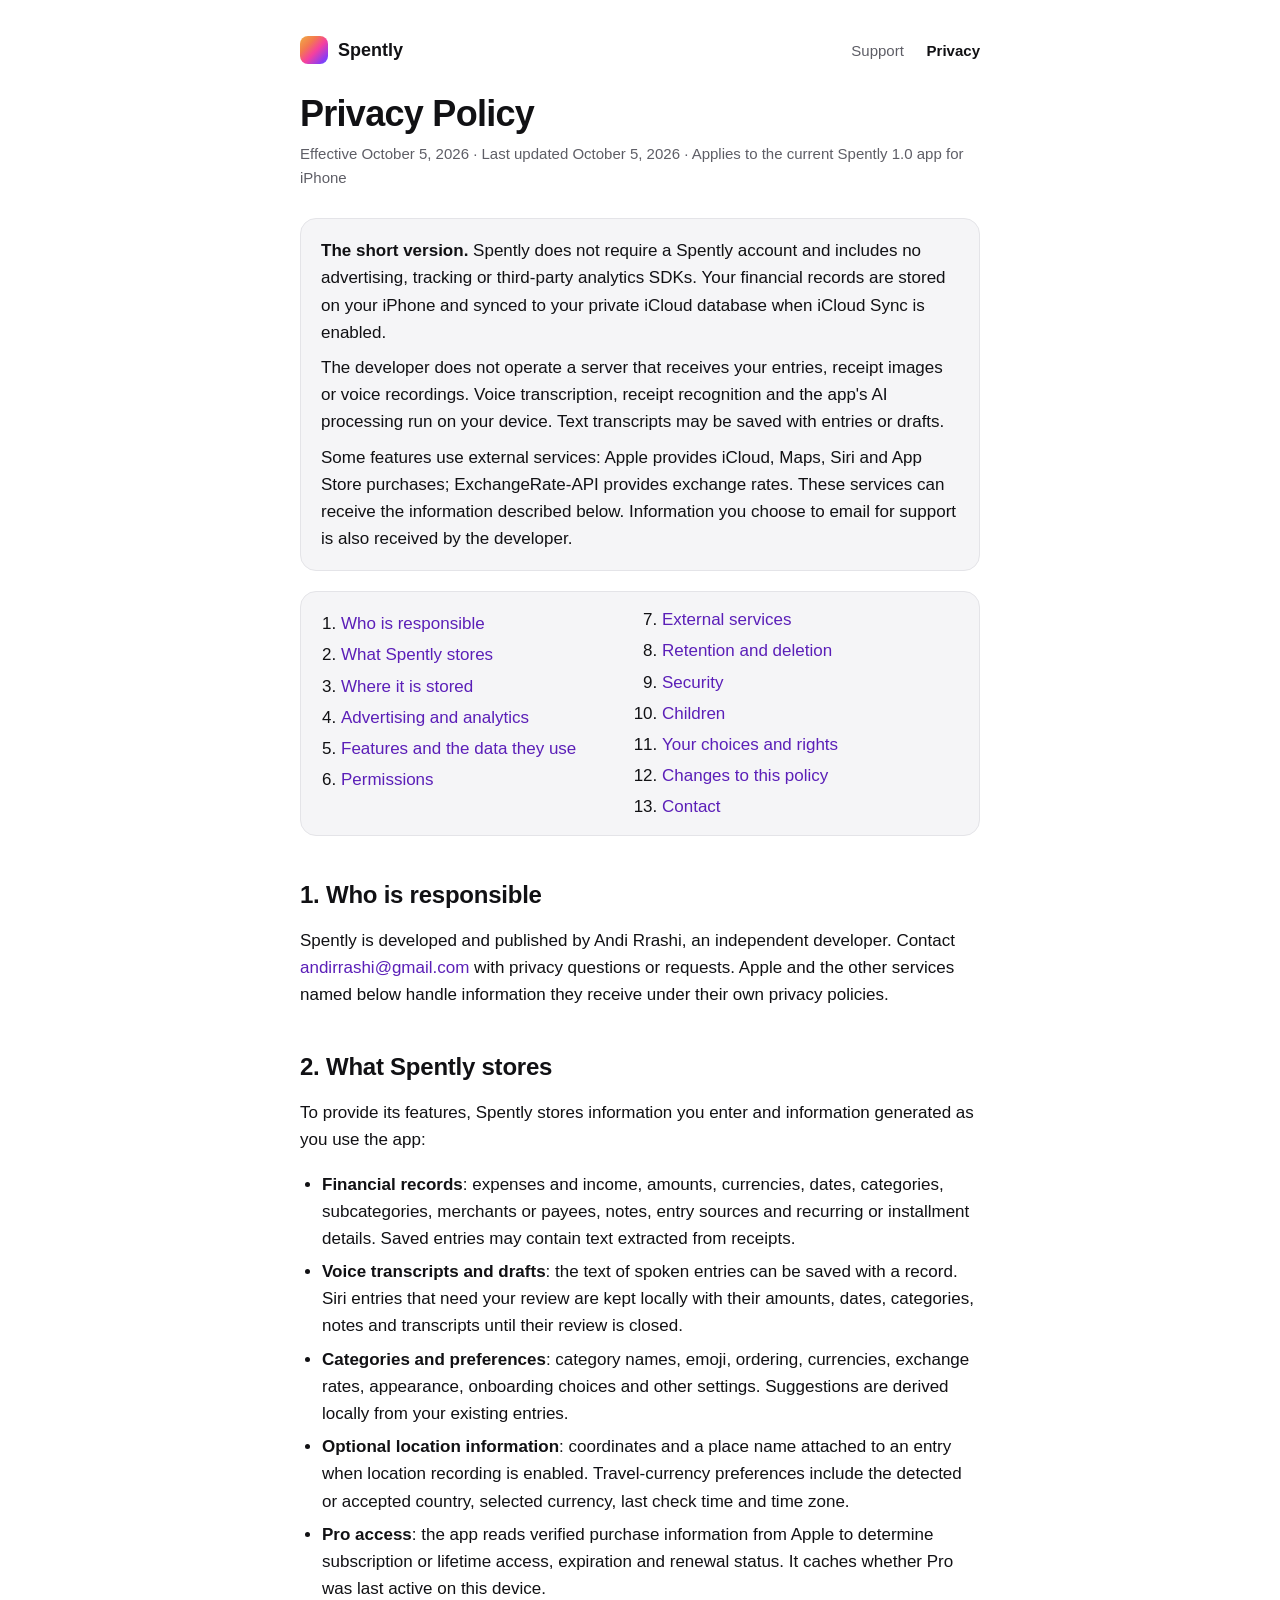
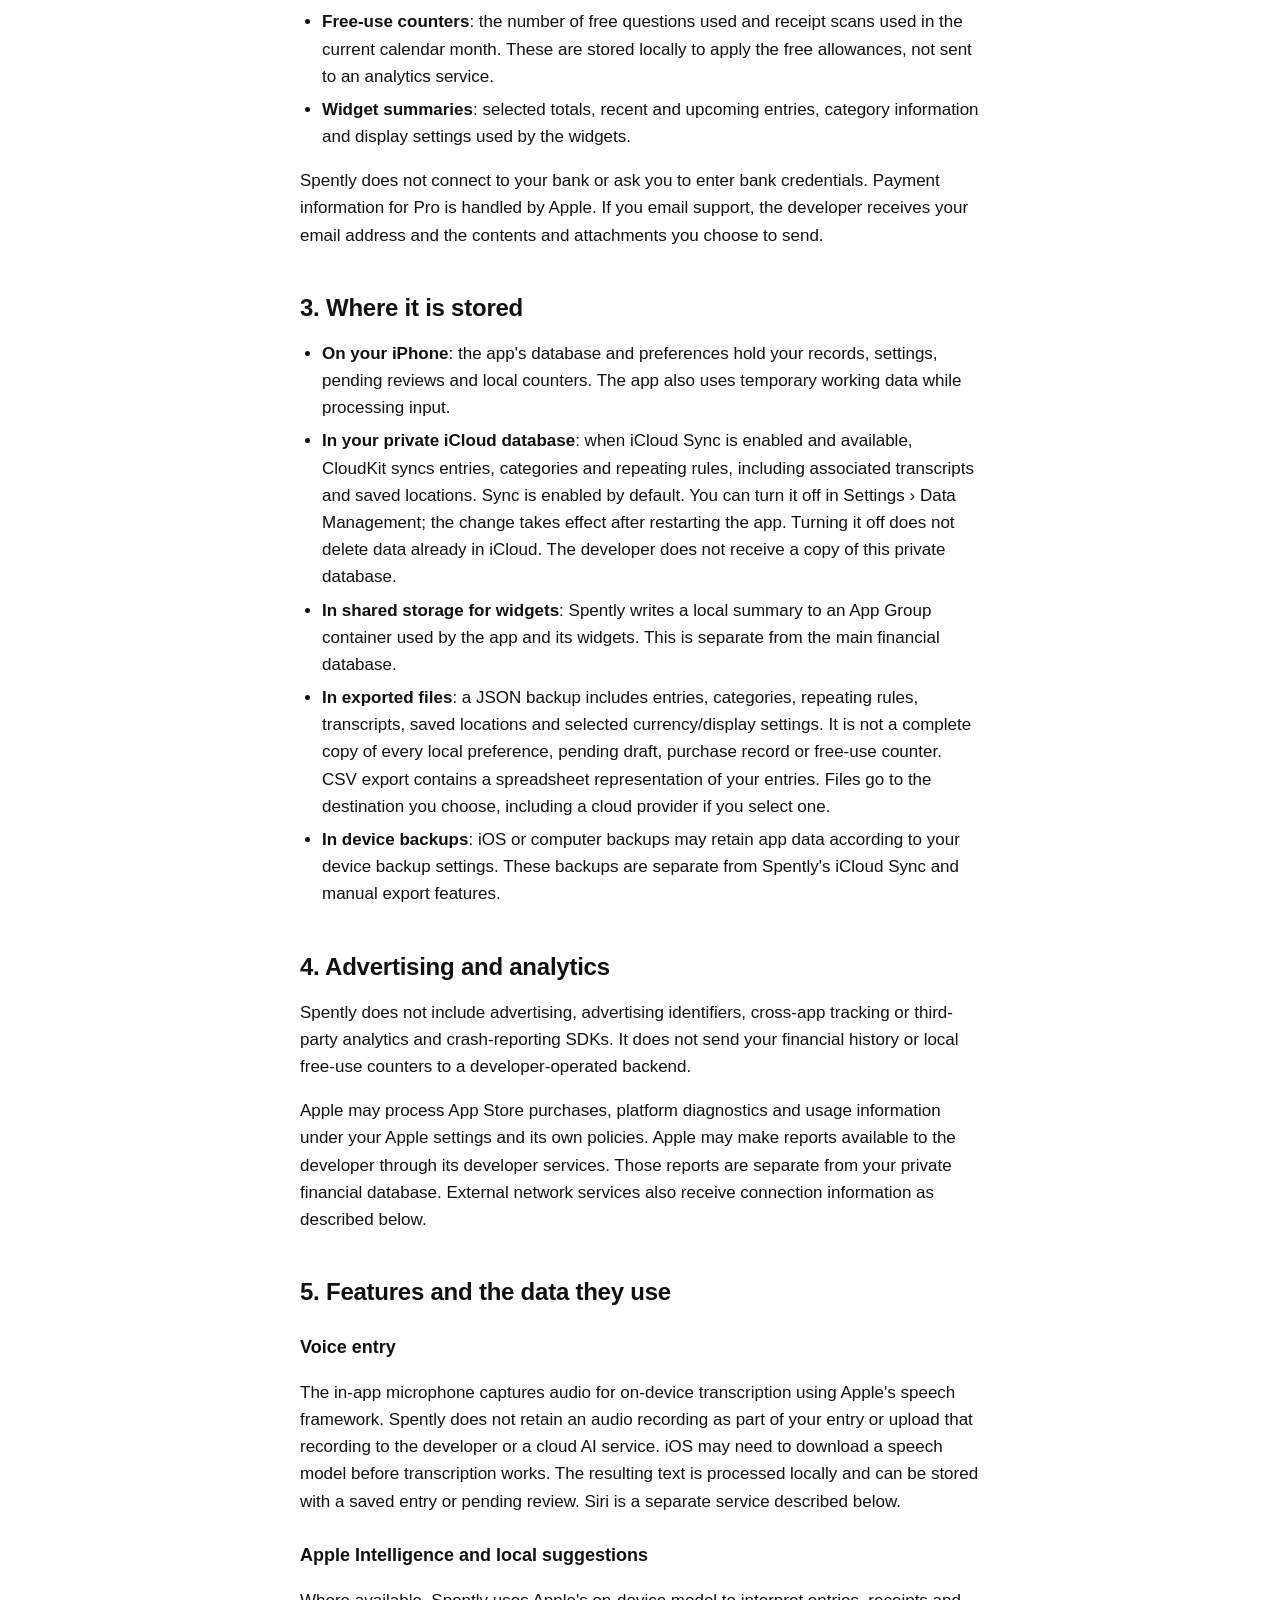
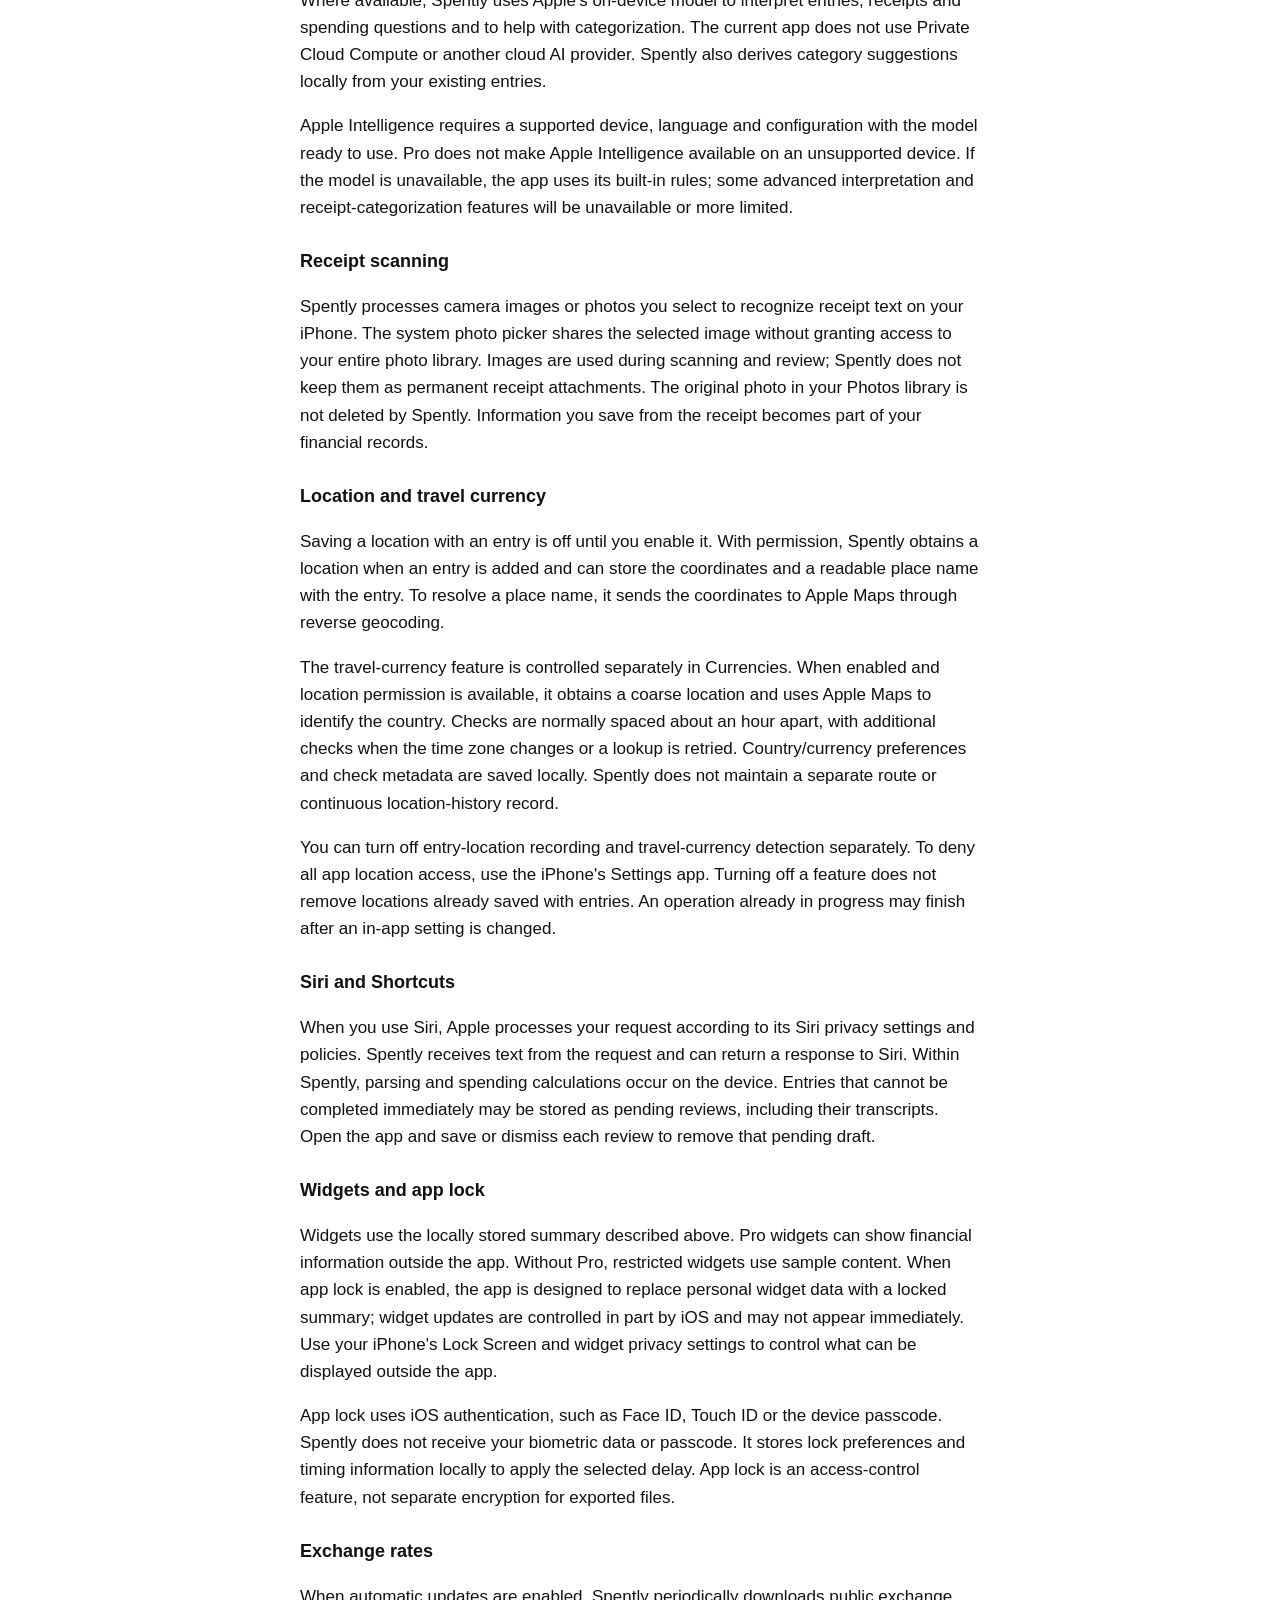
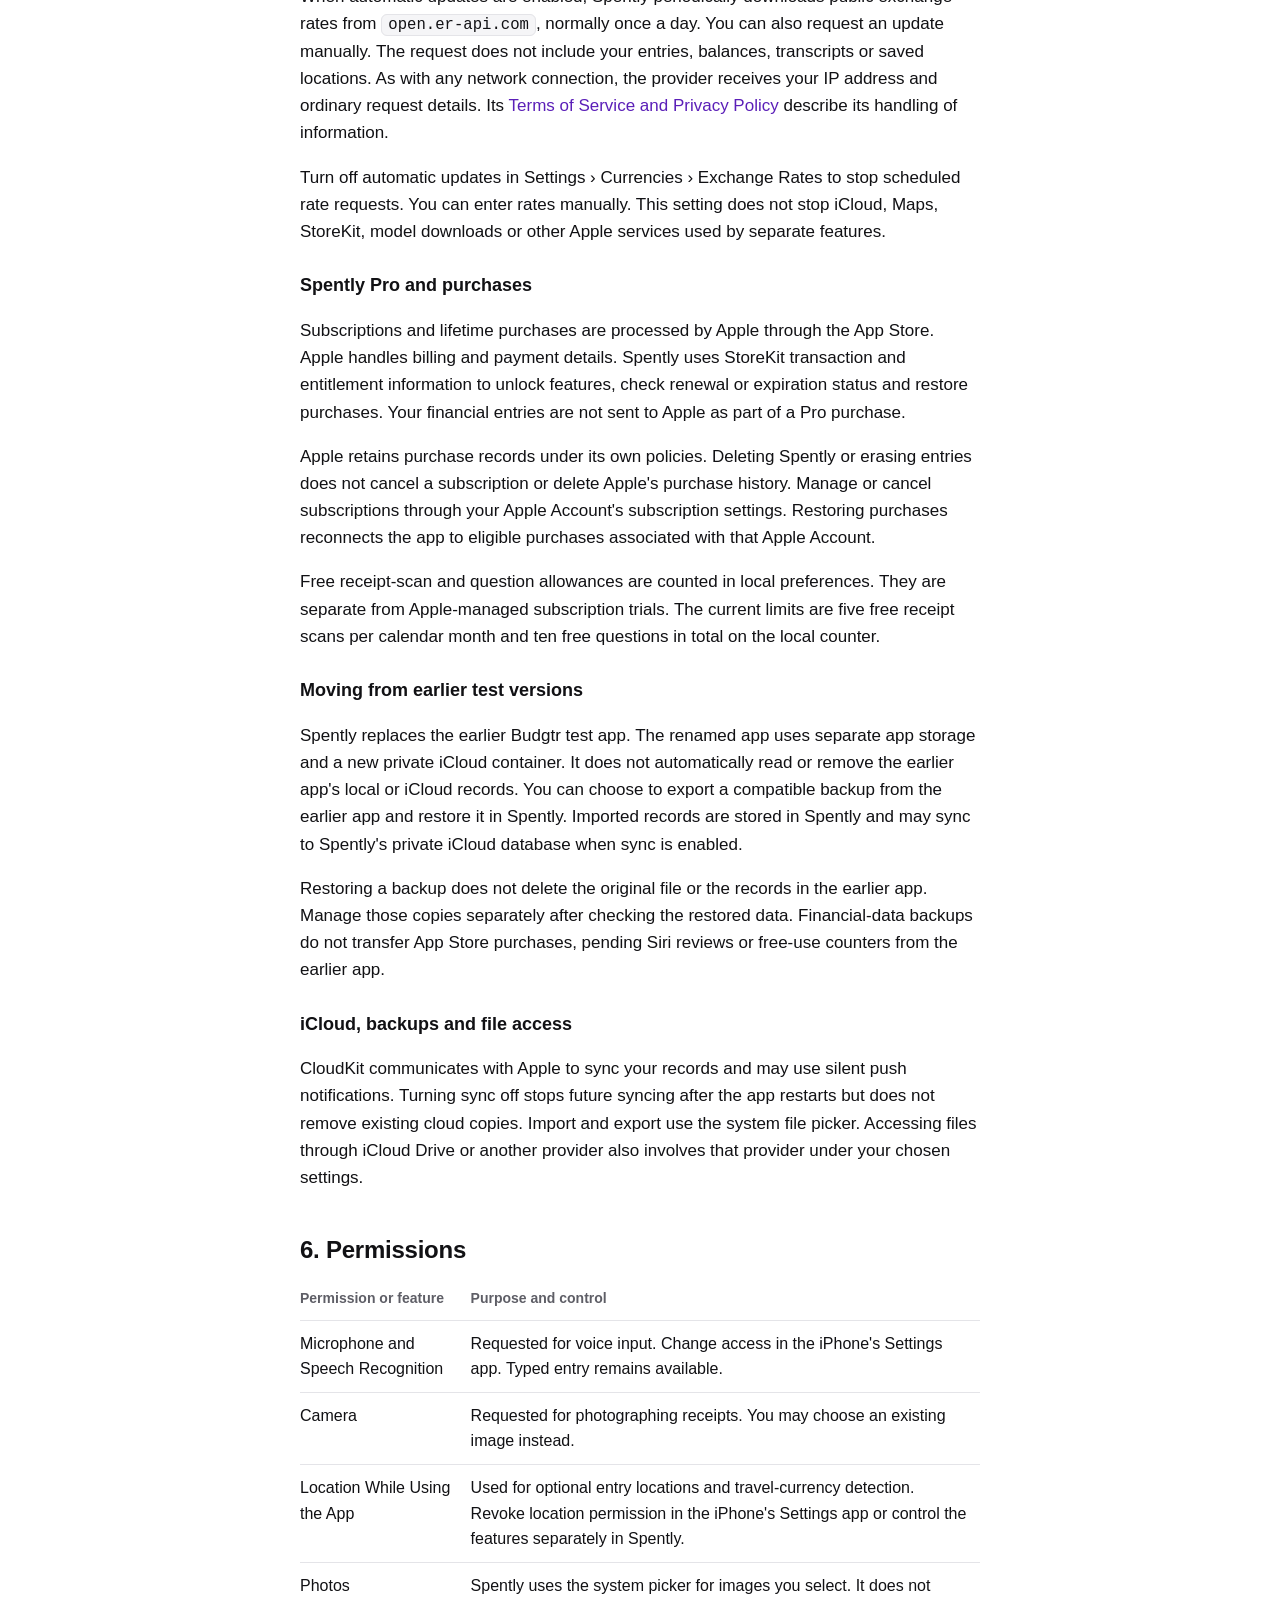
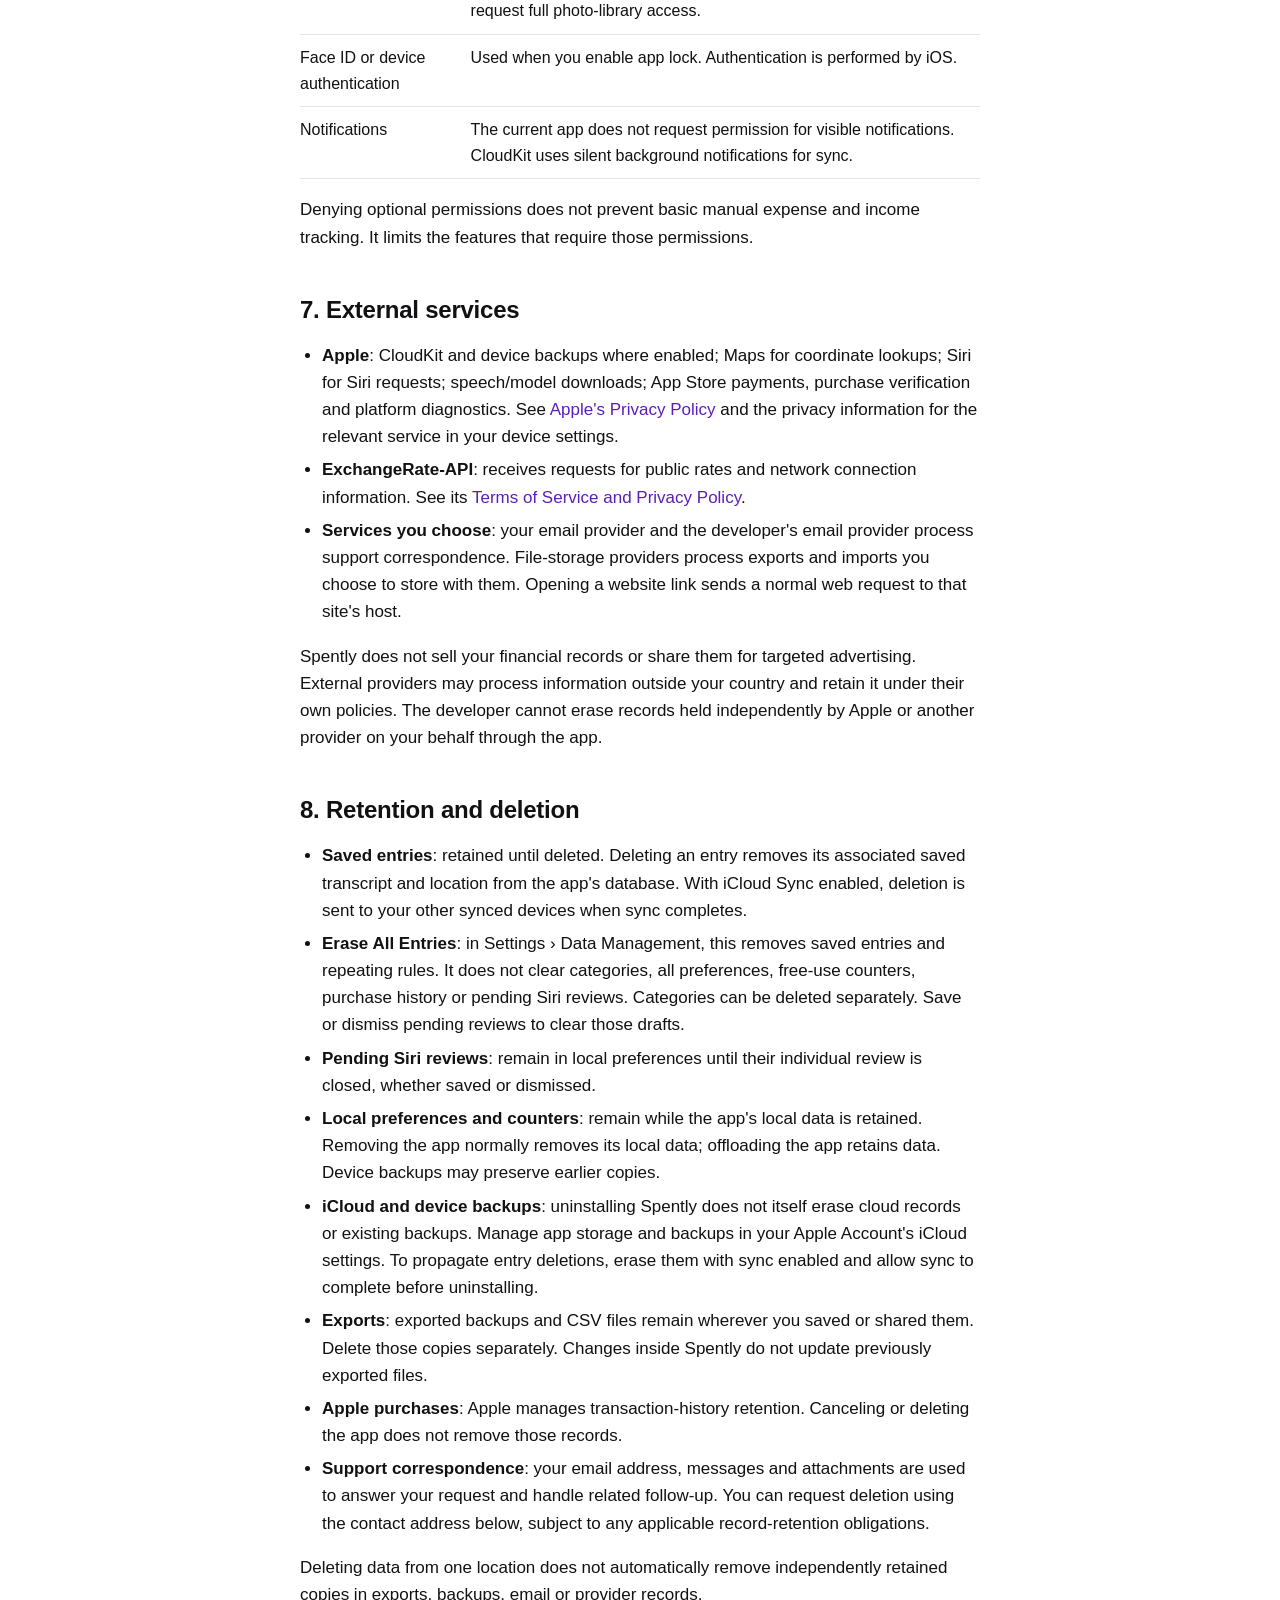
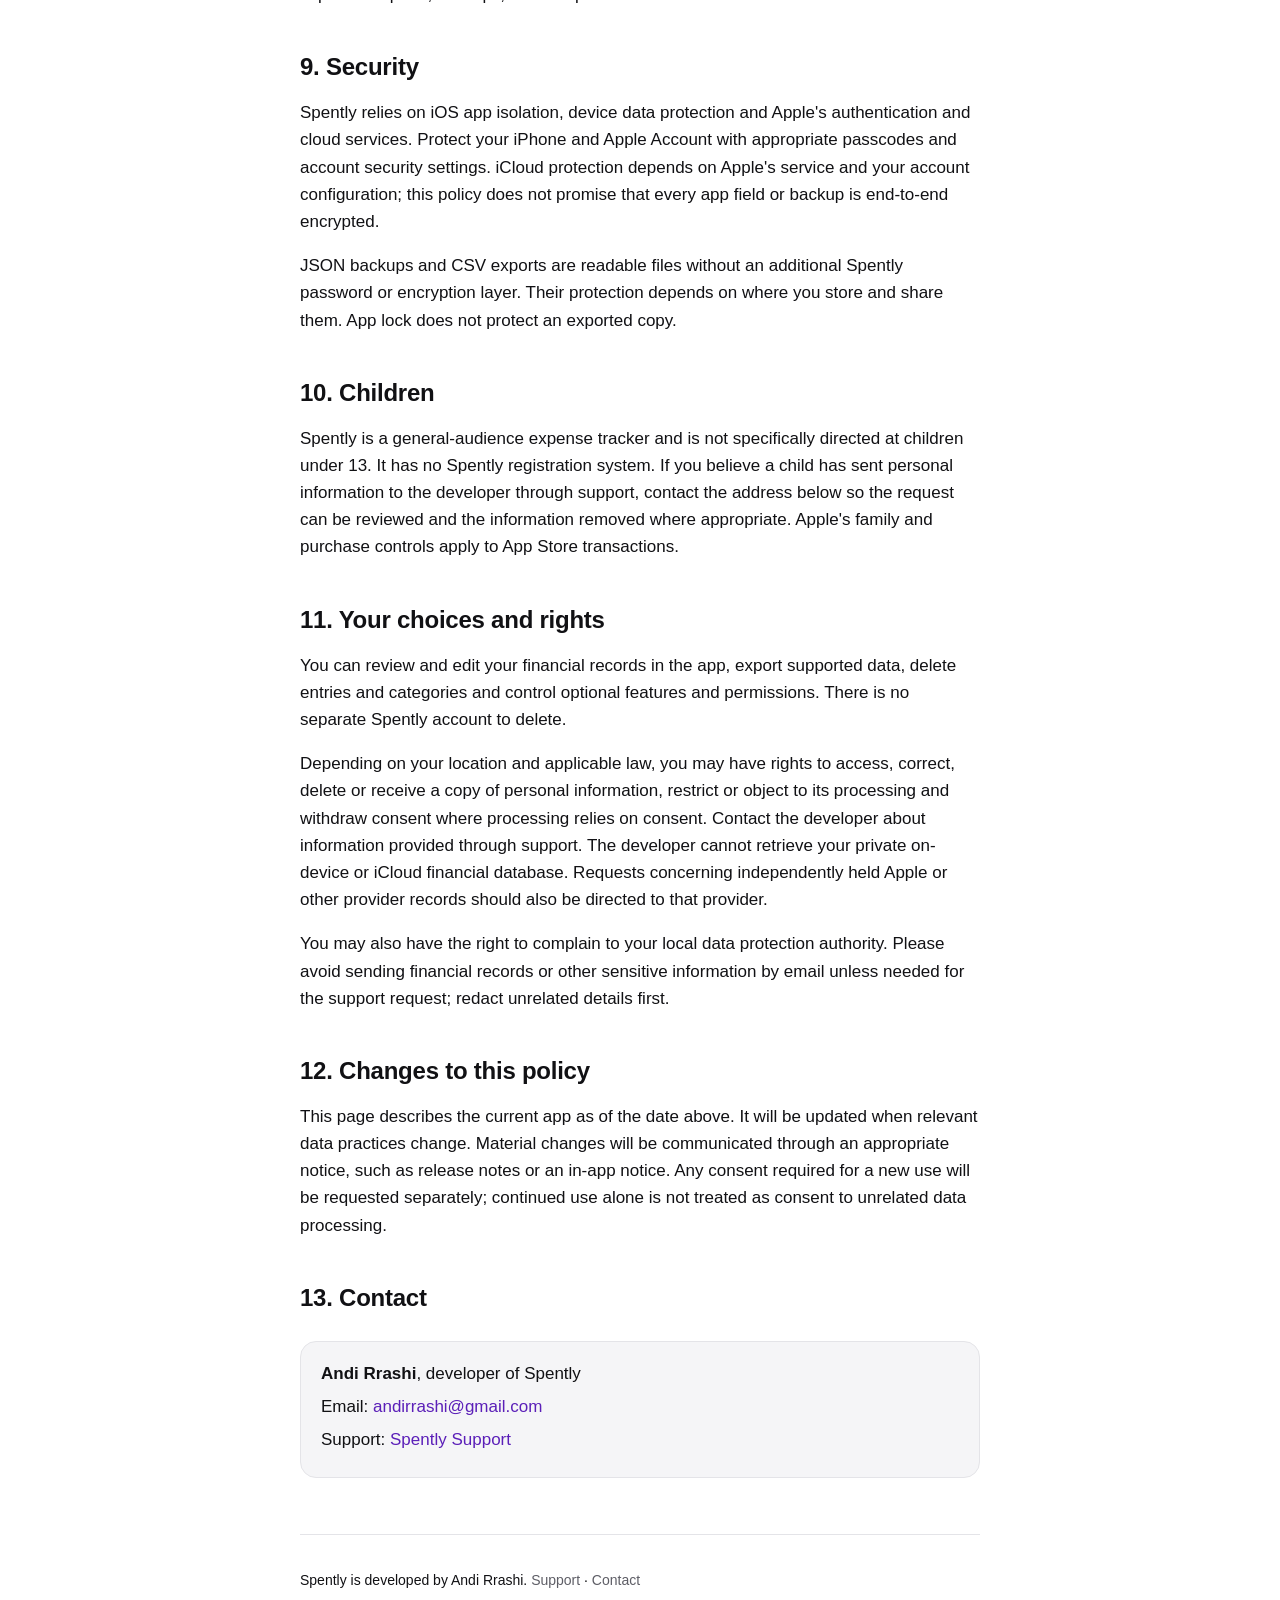
==== privacy.html @ 6c064168 "Publish Spently privacy policy and support website" ====
<!doctype html>
<html lang="en">
<head>
  <meta charset="utf-8">
  <meta name="viewport" content="width=device-width, initial-scale=1">
  <title>Spently Privacy Policy</title>
  <meta name="description" content="How Spently handles financial records, optional iCloud sync, on-device AI, location lookups, App Store purchases and your privacy choices.">
  <link rel="stylesheet" href="style.css">
</head>
<body>
<div class="wrap">

<header class="site">
  <a class="brand" href="./"><span class="mark" aria-hidden="true"></span>Spently</a>
  <nav>
    <a href="./">Support</a>
    <a href="privacy.html" aria-current="page">Privacy</a>
  </nav>
</header>

<h1>Privacy Policy</h1>
<p class="meta">Effective October 5, 2026 · Last updated October 5, 2026 · Applies to the current Spently 1.0 app for iPhone</p>

<div class="summary">
  <p><strong>The short version.</strong> Spently does not require a Spently account and includes no advertising, tracking or third-party analytics SDKs. Your financial records are stored on your iPhone and synced to your private iCloud database when iCloud Sync is enabled.</p>
  <p>The developer does not operate a server that receives your entries, receipt images or voice recordings. Voice transcription, receipt recognition and the app's AI processing run on your device. Text transcripts may be saved with entries or drafts.</p>
  <p>Some features use external services: Apple provides iCloud, Maps, Siri and App Store purchases; ExchangeRate-API provides exchange rates. These services can receive the information described below. Information you choose to email for support is also received by the developer.</p>
</div>

<div class="toc">
  <ol>
    <li><a href="#who">Who is responsible</a></li>
    <li><a href="#stored">What Spently stores</a></li>
    <li><a href="#where">Where it is stored</a></li>
    <li><a href="#not-collected">Advertising and analytics</a></li>
    <li><a href="#features">Features and the data they use</a></li>
    <li><a href="#permissions">Permissions</a></li>
    <li><a href="#third-parties">External services</a></li>
    <li><a href="#retention">Retention and deletion</a></li>
    <li><a href="#security">Security</a></li>
    <li><a href="#children">Children</a></li>
    <li><a href="#rights">Your choices and rights</a></li>
    <li><a href="#changes">Changes to this policy</a></li>
    <li><a href="#contact">Contact</a></li>
  </ol>
</div>

<h2 id="who">1. Who is responsible</h2>
<p>Spently is developed and published by Andi Rrashi, an independent developer. Contact <a href="mailto:andirrashi@gmail.com?subject=Spently%20privacy">andirrashi@gmail.com</a> with privacy questions or requests. Apple and the other services named below handle information they receive under their own privacy policies.</p>

<h2 id="stored">2. What Spently stores</h2>
<p>To provide its features, Spently stores information you enter and information generated as you use the app:</p>
<ul>
  <li><strong>Financial records</strong>: expenses and income, amounts, currencies, dates, categories, subcategories, merchants or payees, notes, entry sources and recurring or installment details. Saved entries may contain text extracted from receipts.</li>
  <li><strong>Voice transcripts and drafts</strong>: the text of spoken entries can be saved with a record. Siri entries that need your review are kept locally with their amounts, dates, categories, notes and transcripts until their review is closed.</li>
  <li><strong>Categories and preferences</strong>: category names, emoji, ordering, currencies, exchange rates, appearance, onboarding choices and other settings. Suggestions are derived locally from your existing entries.</li>
  <li><strong>Optional location information</strong>: coordinates and a place name attached to an entry when location recording is enabled. Travel-currency preferences include the detected or accepted country, selected currency, last check time and time zone.</li>
  <li><strong>Pro access</strong>: the app reads verified purchase information from Apple to determine subscription or lifetime access, expiration and renewal status. It caches whether Pro was last active on this device.</li>
  <li><strong>Free-use counters</strong>: the number of free questions used and receipt scans used in the current calendar month. These are stored locally to apply the free allowances, not sent to an analytics service.</li>
  <li><strong>Widget summaries</strong>: selected totals, recent and upcoming entries, category information and display settings used by the widgets.</li>
</ul>
<p>Spently does not connect to your bank or ask you to enter bank credentials. Payment information for Pro is handled by Apple. If you email support, the developer receives your email address and the contents and attachments you choose to send.</p>

<h2 id="where">3. Where it is stored</h2>
<ul>
  <li><strong>On your iPhone</strong>: the app's database and preferences hold your records, settings, pending reviews and local counters. The app also uses temporary working data while processing input.</li>
  <li><strong>In your private iCloud database</strong>: when iCloud Sync is enabled and available, CloudKit syncs entries, categories and repeating rules, including associated transcripts and saved locations. Sync is enabled by default. You can turn it off in Settings › Data Management; the change takes effect after restarting the app. Turning it off does not delete data already in iCloud. The developer does not receive a copy of this private database.</li>
  <li><strong>In shared storage for widgets</strong>: Spently writes a local summary to an App Group container used by the app and its widgets. This is separate from the main financial database.</li>
  <li><strong>In exported files</strong>: a JSON backup includes entries, categories, repeating rules, transcripts, saved locations and selected currency/display settings. It is not a complete copy of every local preference, pending draft, purchase record or free-use counter. CSV export contains a spreadsheet representation of your entries. Files go to the destination you choose, including a cloud provider if you select one.</li>
  <li><strong>In device backups</strong>: iOS or computer backups may retain app data according to your device backup settings. These backups are separate from Spently's iCloud Sync and manual export features.</li>
</ul>

<h2 id="not-collected">4. Advertising and analytics</h2>
<p>Spently does not include advertising, advertising identifiers, cross-app tracking or third-party analytics and crash-reporting SDKs. It does not send your financial history or local free-use counters to a developer-operated backend.</p>
<p>Apple may process App Store purchases, platform diagnostics and usage information under your Apple settings and its own policies. Apple may make reports available to the developer through its developer services. Those reports are separate from your private financial database. External network services also receive connection information as described below.</p>

<h2 id="features">5. Features and the data they use</h2>

<h3>Voice entry</h3>
<p>The in-app microphone captures audio for on-device transcription using Apple's speech framework. Spently does not retain an audio recording as part of your entry or upload that recording to the developer or a cloud AI service. iOS may need to download a speech model before transcription works. The resulting text is processed locally and can be stored with a saved entry or pending review. Siri is a separate service described below.</p>

<h3>Apple Intelligence and local suggestions</h3>
<p>Where available, Spently uses Apple's on-device model to interpret entries, receipts and spending questions and to help with categorization. The current app does not use Private Cloud Compute or another cloud AI provider. Spently also derives category suggestions locally from your existing entries.</p>
<p>Apple Intelligence requires a supported device, language and configuration with the model ready to use. Pro does not make Apple Intelligence available on an unsupported device. If the model is unavailable, the app uses its built-in rules; some advanced interpretation and receipt-categorization features will be unavailable or more limited.</p>

<h3>Receipt scanning</h3>
<p>Spently processes camera images or photos you select to recognize receipt text on your iPhone. The system photo picker shares the selected image without granting access to your entire photo library. Images are used during scanning and review; Spently does not keep them as permanent receipt attachments. The original photo in your Photos library is not deleted by Spently. Information you save from the receipt becomes part of your financial records.</p>

<h3>Location and travel currency</h3>
<p>Saving a location with an entry is off until you enable it. With permission, Spently obtains a location when an entry is added and can store the coordinates and a readable place name with the entry. To resolve a place name, it sends the coordinates to Apple Maps through reverse geocoding.</p>
<p>The travel-currency feature is controlled separately in Currencies. When enabled and location permission is available, it obtains a coarse location and uses Apple Maps to identify the country. Checks are normally spaced about an hour apart, with additional checks when the time zone changes or a lookup is retried. Country/currency preferences and check metadata are saved locally. Spently does not maintain a separate route or continuous location-history record.</p>
<p>You can turn off entry-location recording and travel-currency detection separately. To deny all app location access, use the iPhone's Settings app. Turning off a feature does not remove locations already saved with entries. An operation already in progress may finish after an in-app setting is changed.</p>

<h3>Siri and Shortcuts</h3>
<p>When you use Siri, Apple processes your request according to its Siri privacy settings and policies. Spently receives text from the request and can return a response to Siri. Within Spently, parsing and spending calculations occur on the device. Entries that cannot be completed immediately may be stored as pending reviews, including their transcripts. Open the app and save or dismiss each review to remove that pending draft.</p>

<h3>Widgets and app lock</h3>
<p>Widgets use the locally stored summary described above. Pro widgets can show financial information outside the app. Without Pro, restricted widgets use sample content. When app lock is enabled, the app is designed to replace personal widget data with a locked summary; widget updates are controlled in part by iOS and may not appear immediately. Use your iPhone's Lock Screen and widget privacy settings to control what can be displayed outside the app.</p>
<p>App lock uses iOS authentication, such as Face ID, Touch ID or the device passcode. Spently does not receive your biometric data or passcode. It stores lock preferences and timing information locally to apply the selected delay. App lock is an access-control feature, not separate encryption for exported files.</p>

<h3>Exchange rates</h3>
<p>When automatic updates are enabled, Spently periodically downloads public exchange rates from <code>open.er-api.com</code>, normally once a day. You can also request an update manually. The request does not include your entries, balances, transcripts or saved locations. As with any network connection, the provider receives your IP address and ordinary request details. Its <a href="https://www.exchangerate-api.com/terms">Terms of Service and Privacy Policy</a> describe its handling of information.</p>
<p>Turn off automatic updates in Settings › Currencies › Exchange Rates to stop scheduled rate requests. You can enter rates manually. This setting does not stop iCloud, Maps, StoreKit, model downloads or other Apple services used by separate features.</p>

<h3>Spently Pro and purchases</h3>
<p>Subscriptions and lifetime purchases are processed by Apple through the App Store. Apple handles billing and payment details. Spently uses StoreKit transaction and entitlement information to unlock features, check renewal or expiration status and restore purchases. Your financial entries are not sent to Apple as part of a Pro purchase.</p>
<p>Apple retains purchase records under its own policies. Deleting Spently or erasing entries does not cancel a subscription or delete Apple's purchase history. Manage or cancel subscriptions through your Apple Account's subscription settings. Restoring purchases reconnects the app to eligible purchases associated with that Apple Account.</p>
<p>Free receipt-scan and question allowances are counted in local preferences. They are separate from Apple-managed subscription trials. The current limits are five free receipt scans per calendar month and ten free questions in total on the local counter.</p>

<h3>Moving from earlier test versions</h3>
<p>Spently replaces the earlier Budgtr test app. The renamed app uses separate app storage and a new private iCloud container. It does not automatically read or remove the earlier app's local or iCloud records. You can choose to export a compatible backup from the earlier app and restore it in Spently. Imported records are stored in Spently and may sync to Spently's private iCloud database when sync is enabled.</p>
<p>Restoring a backup does not delete the original file or the records in the earlier app. Manage those copies separately after checking the restored data. Financial-data backups do not transfer App Store purchases, pending Siri reviews or free-use counters from the earlier app.</p>

<h3>iCloud, backups and file access</h3>
<p>CloudKit communicates with Apple to sync your records and may use silent push notifications. Turning sync off stops future syncing after the app restarts but does not remove existing cloud copies. Import and export use the system file picker. Accessing files through iCloud Drive or another provider also involves that provider under your chosen settings.</p>

<h2 id="permissions">6. Permissions</h2>
<table>
  <thead><tr><th scope="col">Permission or feature</th><th scope="col">Purpose and control</th></tr></thead>
  <tbody>
    <tr><td>Microphone and Speech Recognition</td><td>Requested for voice input. Change access in the iPhone's Settings app. Typed entry remains available.</td></tr>
    <tr><td>Camera</td><td>Requested for photographing receipts. You may choose an existing image instead.</td></tr>
    <tr><td>Location While Using the App</td><td>Used for optional entry locations and travel-currency detection. Revoke location permission in the iPhone's Settings app or control the features separately in Spently.</td></tr>
    <tr><td>Photos</td><td>Spently uses the system picker for images you select. It does not request full photo-library access.</td></tr>
    <tr><td>Face ID or device authentication</td><td>Used when you enable app lock. Authentication is performed by iOS.</td></tr>
    <tr><td>Notifications</td><td>The current app does not request permission for visible notifications. CloudKit uses silent background notifications for sync.</td></tr>
  </tbody>
</table>
<p>Denying optional permissions does not prevent basic manual expense and income tracking. It limits the features that require those permissions.</p>

<h2 id="third-parties">7. External services</h2>
<ul>
  <li><strong>Apple</strong>: CloudKit and device backups where enabled; Maps for coordinate lookups; Siri for Siri requests; speech/model downloads; App Store payments, purchase verification and platform diagnostics. See <a href="https://www.apple.com/legal/privacy/">Apple's Privacy Policy</a> and the privacy information for the relevant service in your device settings.</li>
  <li><strong>ExchangeRate-API</strong>: receives requests for public rates and network connection information. See its <a href="https://www.exchangerate-api.com/terms">Terms of Service and Privacy Policy</a>.</li>
  <li><strong>Services you choose</strong>: your email provider and the developer's email provider process support correspondence. File-storage providers process exports and imports you choose to store with them. Opening a website link sends a normal web request to that site's host.</li>
</ul>
<p>Spently does not sell your financial records or share them for targeted advertising. External providers may process information outside your country and retain it under their own policies. The developer cannot erase records held independently by Apple or another provider on your behalf through the app.</p>

<h2 id="retention">8. Retention and deletion</h2>
<ul>
  <li><strong>Saved entries</strong>: retained until deleted. Deleting an entry removes its associated saved transcript and location from the app's database. With iCloud Sync enabled, deletion is sent to your other synced devices when sync completes.</li>
  <li><strong>Erase All Entries</strong>: in Settings › Data Management, this removes saved entries and repeating rules. It does not clear categories, all preferences, free-use counters, purchase history or pending Siri reviews. Categories can be deleted separately. Save or dismiss pending reviews to clear those drafts.</li>
  <li><strong>Pending Siri reviews</strong>: remain in local preferences until their individual review is closed, whether saved or dismissed.</li>
  <li><strong>Local preferences and counters</strong>: remain while the app's local data is retained. Removing the app normally removes its local data; offloading the app retains data. Device backups may preserve earlier copies.</li>
  <li><strong>iCloud and device backups</strong>: uninstalling Spently does not itself erase cloud records or existing backups. Manage app storage and backups in your Apple Account's iCloud settings. To propagate entry deletions, erase them with sync enabled and allow sync to complete before uninstalling.</li>
  <li><strong>Exports</strong>: exported backups and CSV files remain wherever you saved or shared them. Delete those copies separately. Changes inside Spently do not update previously exported files.</li>
  <li><strong>Apple purchases</strong>: Apple manages transaction-history retention. Canceling or deleting the app does not remove those records.</li>
  <li><strong>Support correspondence</strong>: your email address, messages and attachments are used to answer your request and handle related follow-up. You can request deletion using the contact address below, subject to any applicable record-retention obligations.</li>
</ul>
<p>Deleting data from one location does not automatically remove independently retained copies in exports, backups, email or provider records.</p>

<h2 id="security">9. Security</h2>
<p>Spently relies on iOS app isolation, device data protection and Apple's authentication and cloud services. Protect your iPhone and Apple Account with appropriate passcodes and account security settings. iCloud protection depends on Apple's service and your account configuration; this policy does not promise that every app field or backup is end-to-end encrypted.</p>
<p>JSON backups and CSV exports are readable files without an additional Spently password or encryption layer. Their protection depends on where you store and share them. App lock does not protect an exported copy.</p>

<h2 id="children">10. Children</h2>
<p>Spently is a general-audience expense tracker and is not specifically directed at children under 13. It has no Spently registration system. If you believe a child has sent personal information to the developer through support, contact the address below so the request can be reviewed and the information removed where appropriate. Apple's family and purchase controls apply to App Store transactions.</p>

<h2 id="rights">11. Your choices and rights</h2>
<p>You can review and edit your financial records in the app, export supported data, delete entries and categories and control optional features and permissions. There is no separate Spently account to delete.</p>
<p>Depending on your location and applicable law, you may have rights to access, correct, delete or receive a copy of personal information, restrict or object to its processing and withdraw consent where processing relies on consent. Contact the developer about information provided through support. The developer cannot retrieve your private on-device or iCloud financial database. Requests concerning independently held Apple or other provider records should also be directed to that provider.</p>
<p>You may also have the right to complain to your local data protection authority. Please avoid sending financial records or other sensitive information by email unless needed for the support request; redact unrelated details first.</p>

<h2 id="changes">12. Changes to this policy</h2>
<p>This page describes the current app as of the date above. It will be updated when relevant data practices change. Material changes will be communicated through an appropriate notice, such as release notes or an in-app notice. Any consent required for a new use will be requested separately; continued use alone is not treated as consent to unrelated data processing.</p>

<h2 id="contact">13. Contact</h2>
<div class="contact">
  <p><strong>Andi Rrashi</strong>, developer of Spently</p>
  <p>Email: <a href="mailto:andirrashi@gmail.com?subject=Spently%20privacy">andirrashi@gmail.com</a></p>
  <p>Support: <a href="./">Spently Support</a></p>
</div>

<footer class="site">
  <p>Spently is developed by Andi Rrashi. <a href="./">Support</a> · <a href="mailto:andirrashi@gmail.com">Contact</a></p>
</footer>

</div>
</body>
</html>
---- style.css ----
:root {
  --ink: #111114;
  --muted: #5e5e66;
  --paper: #ffffff;
  --card: #f5f5f7;
  --line: #e4e4e8;
  --accent: #8a3cf5;
  --accent-ink: #5b1fb8;
  --pink: #f5409f;
  color-scheme: light dark;
}

@media (prefers-color-scheme: dark) {
  :root {
    --ink: #f2f2f5;
    --muted: #a0a0ab;
    --paper: #0b0b0e;
    --card: #17171c;
    --line: #26262d;
    --accent: #a266ff;
    --accent-ink: #c9a6ff;
    --pink: #fa5cb4;
  }
}

* { box-sizing: border-box; }

html { -webkit-text-size-adjust: 100%; }

body {
  margin: 0;
  background: var(--paper);
  color: var(--ink);
  font: 17px/1.6 -apple-system, BlinkMacSystemFont, "SF Pro Text", "Segoe UI", Roboto, Helvetica, Arial, sans-serif;
}

a { color: var(--accent-ink); text-decoration: none; }
a:hover { text-decoration: underline; }

.wrap { max-width: 720px; margin: 0 auto; padding: 24px 20px 80px; }

header.site {
  display: flex; align-items: center; justify-content: space-between; gap: 16px;
  padding: 12px 0 28px;
}
header.site .brand { display: flex; align-items: center; gap: 10px; font-weight: 700; font-size: 18px; color: var(--ink); }
header.site .brand .mark {
  width: 28px; height: 28px; border-radius: 8px;
  background: linear-gradient(135deg, #f0ae45, #f37a4e 30%, #f5409f 55%, #8a3cf5 85%, #5468ff);
}
header.site nav a { margin-left: 18px; color: var(--muted); font-size: 15px; }
header.site nav a[aria-current="page"] { color: var(--ink); font-weight: 600; }

h1 { font-size: 36px; line-height: 1.15; letter-spacing: -0.02em; margin: 0 0 8px; }
h2 { font-size: 24px; line-height: 1.25; letter-spacing: -0.01em; margin: 44px 0 12px; }
h3 { font-size: 18px; margin: 26px 0 8px; }
p, li { color: var(--ink); }
.lede { font-size: 20px; color: var(--muted); margin: 0 0 24px; }
.meta { color: var(--muted); font-size: 15px; margin: 0 0 28px; }

.summary {
  background: var(--card); border: 1px solid var(--line); border-radius: 16px;
  padding: 18px 20px; margin: 0 0 8px;
}
.summary p { margin: 0 0 8px; }
.summary p:last-child { margin: 0; }

ul, ol { padding-left: 22px; }
li { margin: 6px 0; }

table { width: 100%; border-collapse: collapse; margin: 12px 0 8px; font-size: 16px; }
th, td { text-align: left; vertical-align: top; padding: 10px 10px 10px 0; border-bottom: 1px solid var(--line); }
th { color: var(--muted); font-weight: 600; font-size: 14px; }

code, kbd {
  font-family: ui-monospace, SFMono-Regular, Menlo, Consolas, monospace;
  font-size: 0.92em; background: var(--card); border: 1px solid var(--line);
  border-radius: 6px; padding: 1px 6px;
}
pre {
  background: var(--card); border: 1px solid var(--line); border-radius: 12px;
  padding: 14px 16px; overflow-x: auto; font-size: 14px; line-height: 1.5;
}
pre code { background: none; border: 0; padding: 0; }

.toc { background: var(--card); border: 1px solid var(--line); border-radius: 16px; padding: 14px 20px; margin: 20px 0 8px; }
.toc ol { margin: 0; padding-left: 20px; columns: 2; column-gap: 24px; }
.toc li { break-inside: avoid; margin: 4px 0; }
@media (max-width: 560px) { .toc ol { columns: 1; } }

details { border-bottom: 1px solid var(--line); padding: 4px 0; }
summary { cursor: pointer; font-weight: 600; padding: 10px 0; list-style: none; }
summary::-webkit-details-marker { display: none; }
summary::before { content: "+"; display: inline-block; width: 20px; color: var(--accent-ink); font-weight: 700; }
details[open] summary::before { content: "–"; }
details p, details ul, details ol, details pre, details table { margin-top: 0; }
details > *:not(summary) { margin-bottom: 14px; }

.contact {
  background: var(--card); border: 1px solid var(--line); border-radius: 16px;
  padding: 18px 20px; margin: 28px 0;
}
.contact p { margin: 0 0 6px; }

footer.site { margin-top: 56px; padding-top: 20px; border-top: 1px solid var(--line); color: var(--muted); font-size: 14px; }
footer.site a { color: var(--muted); }
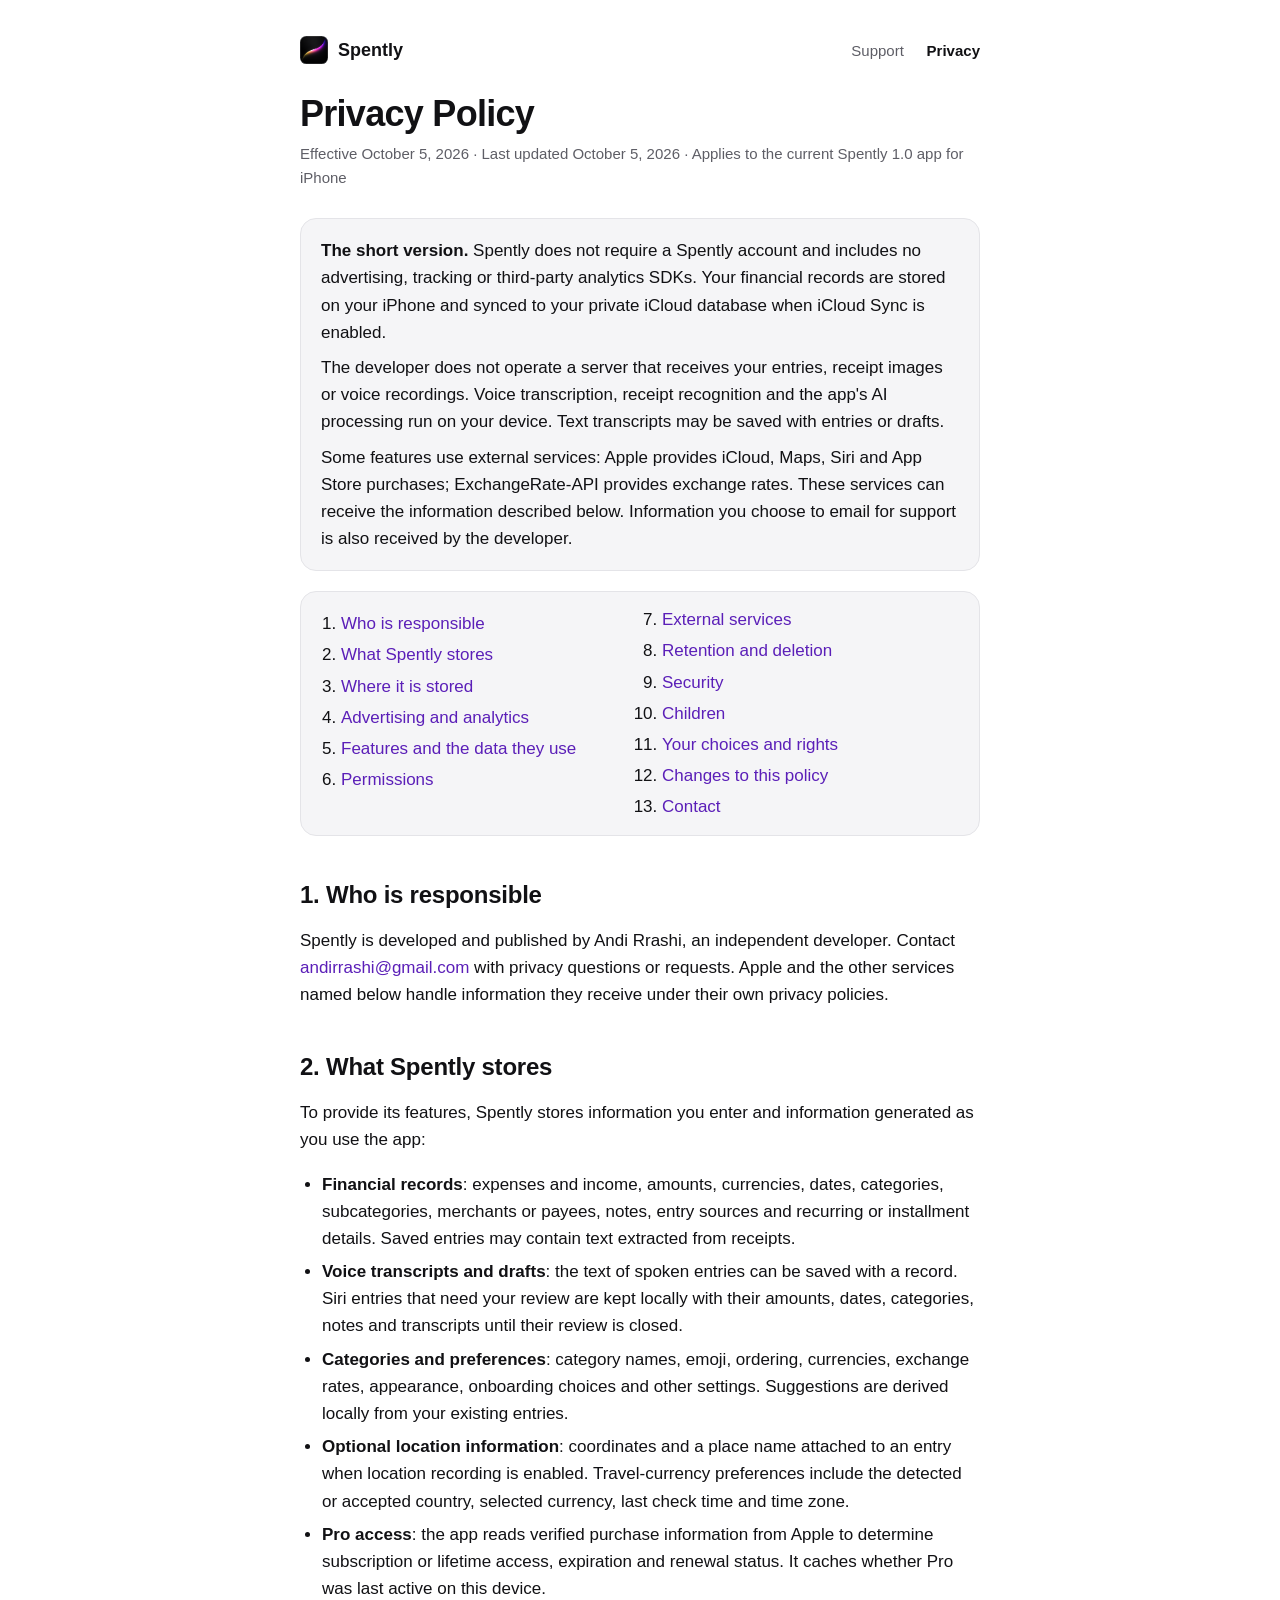
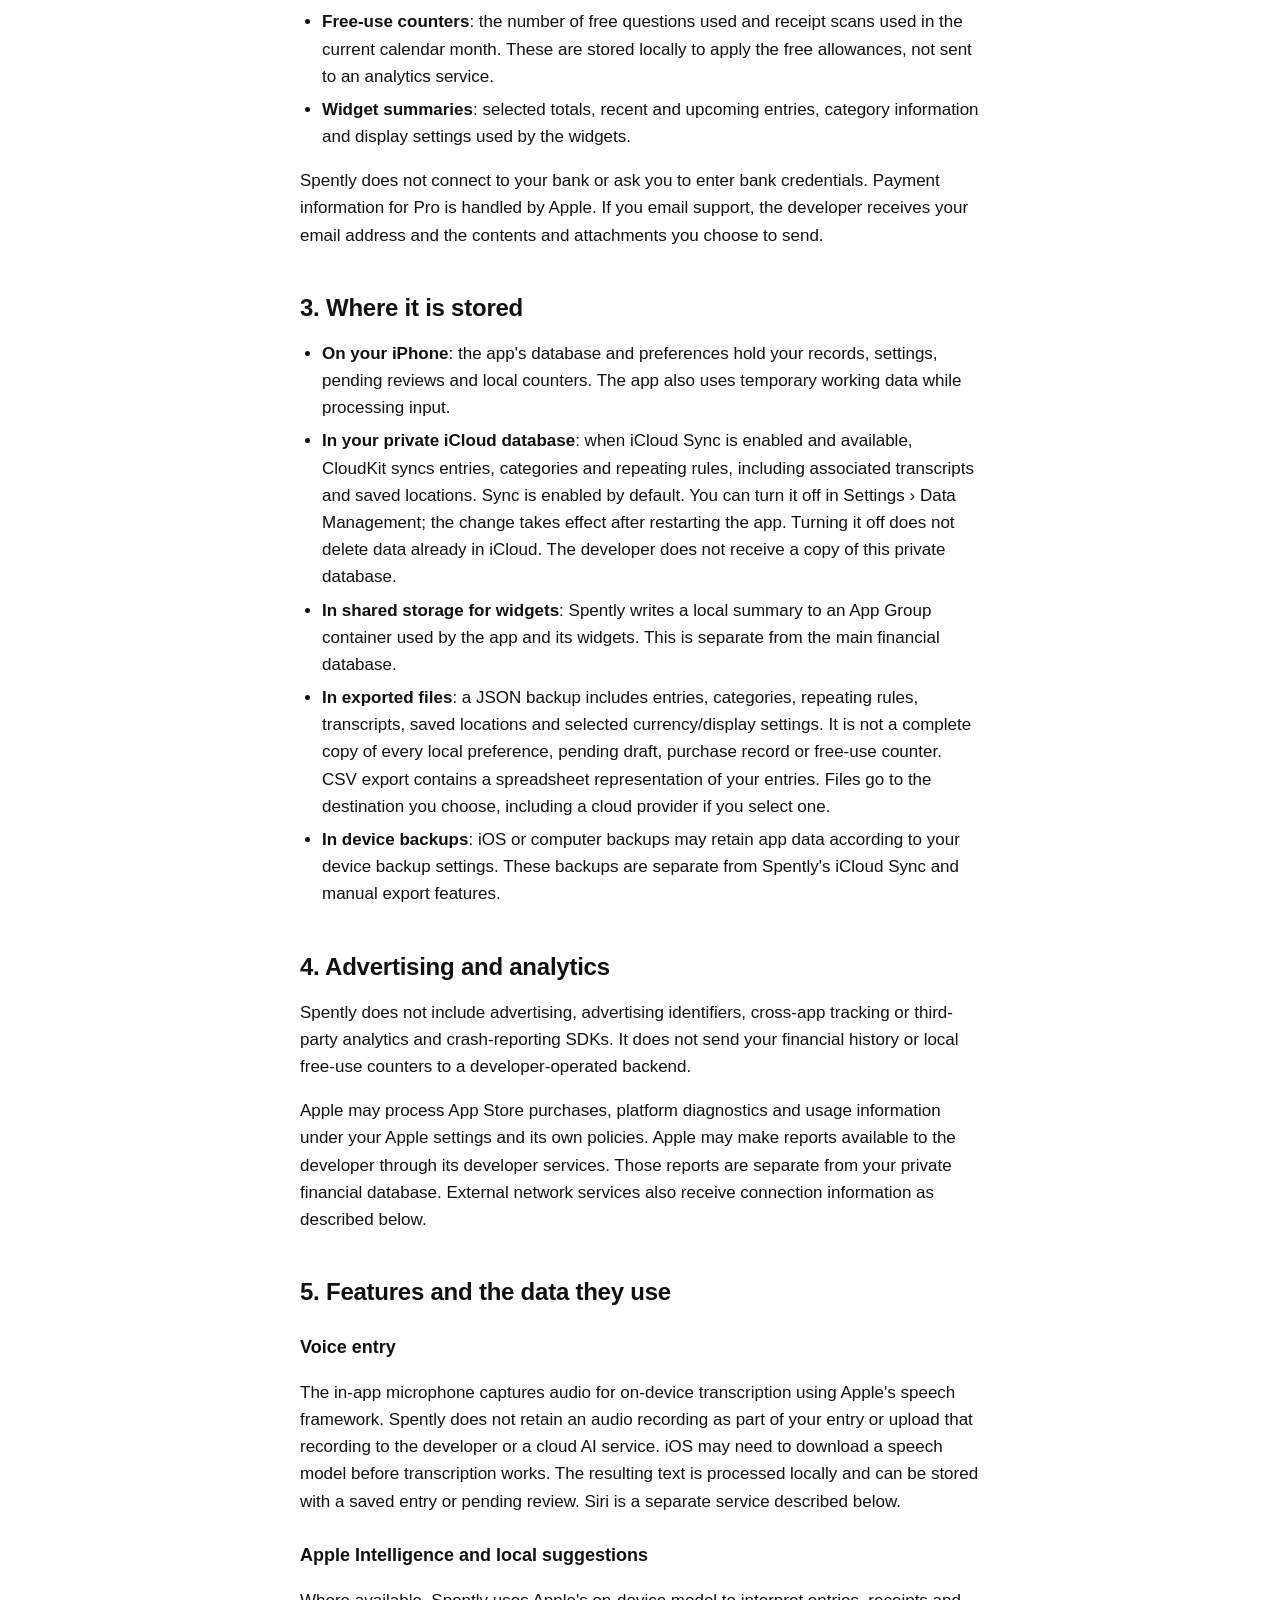
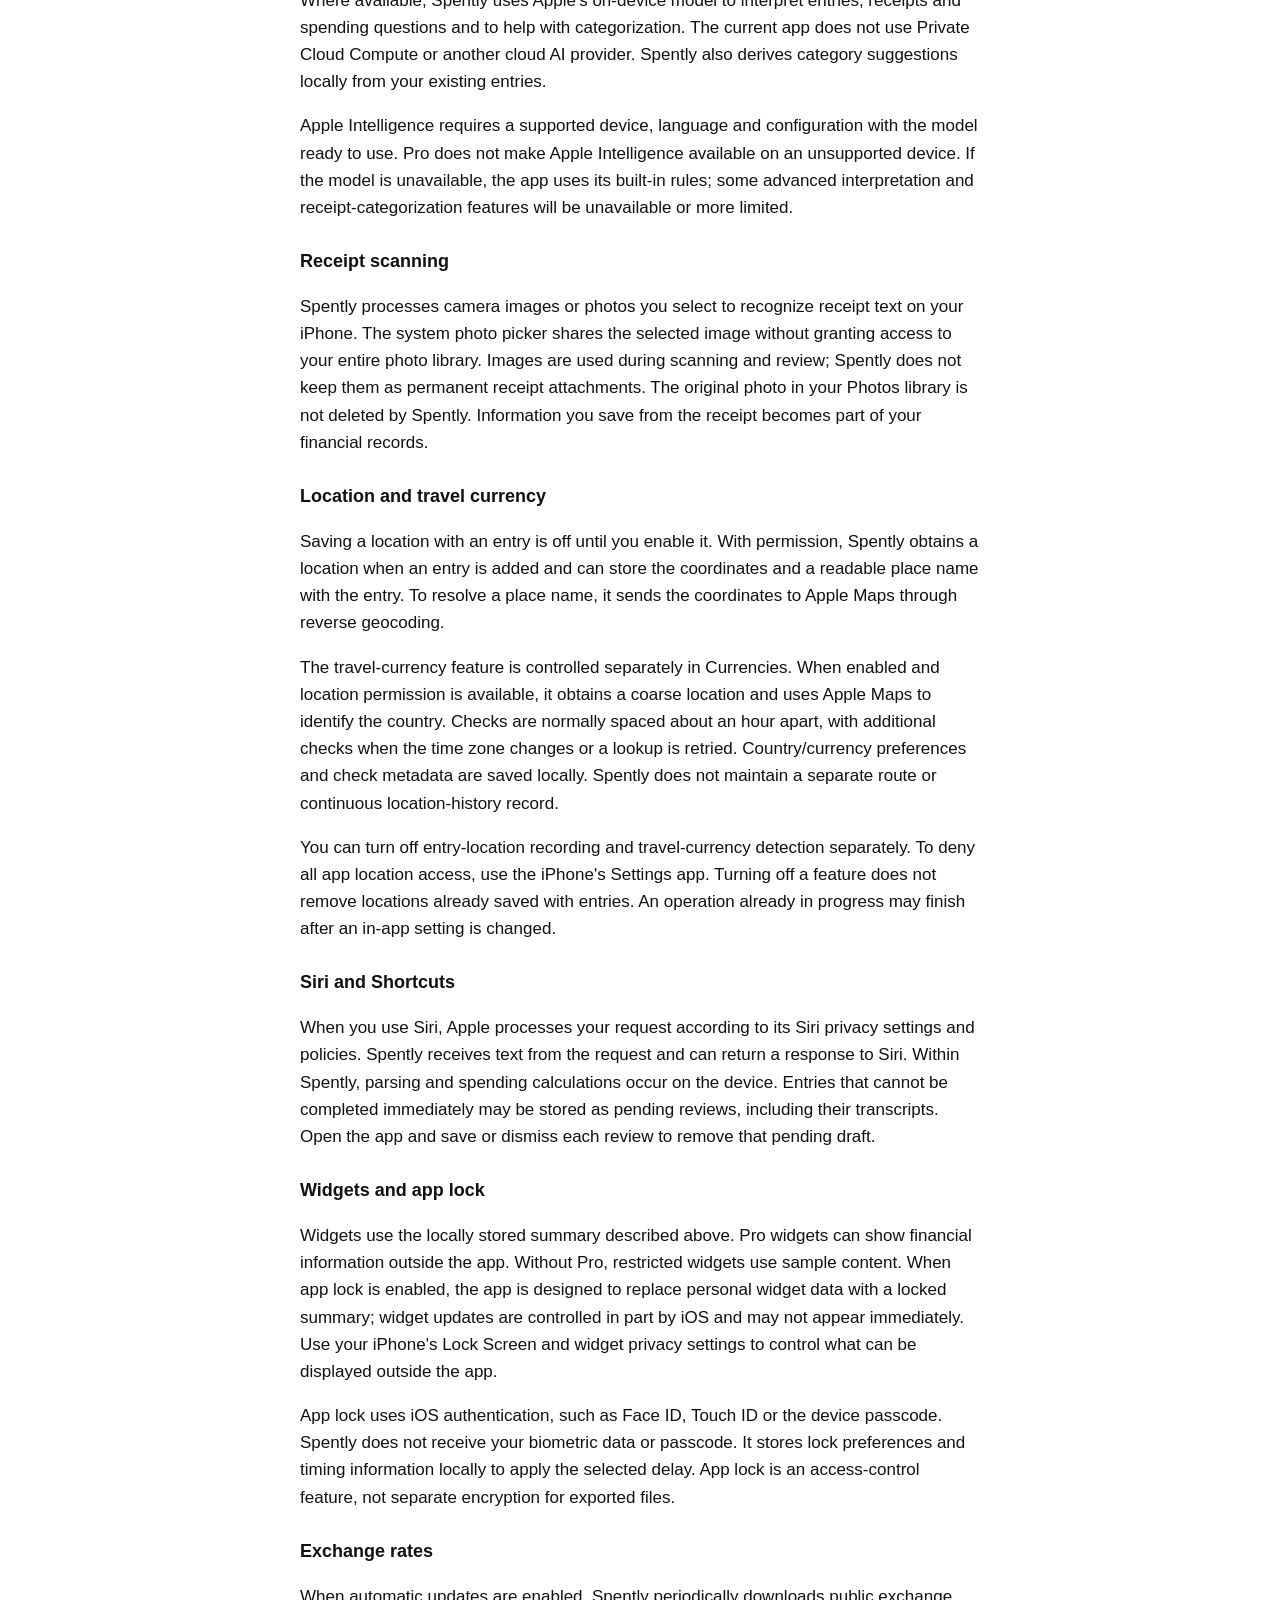
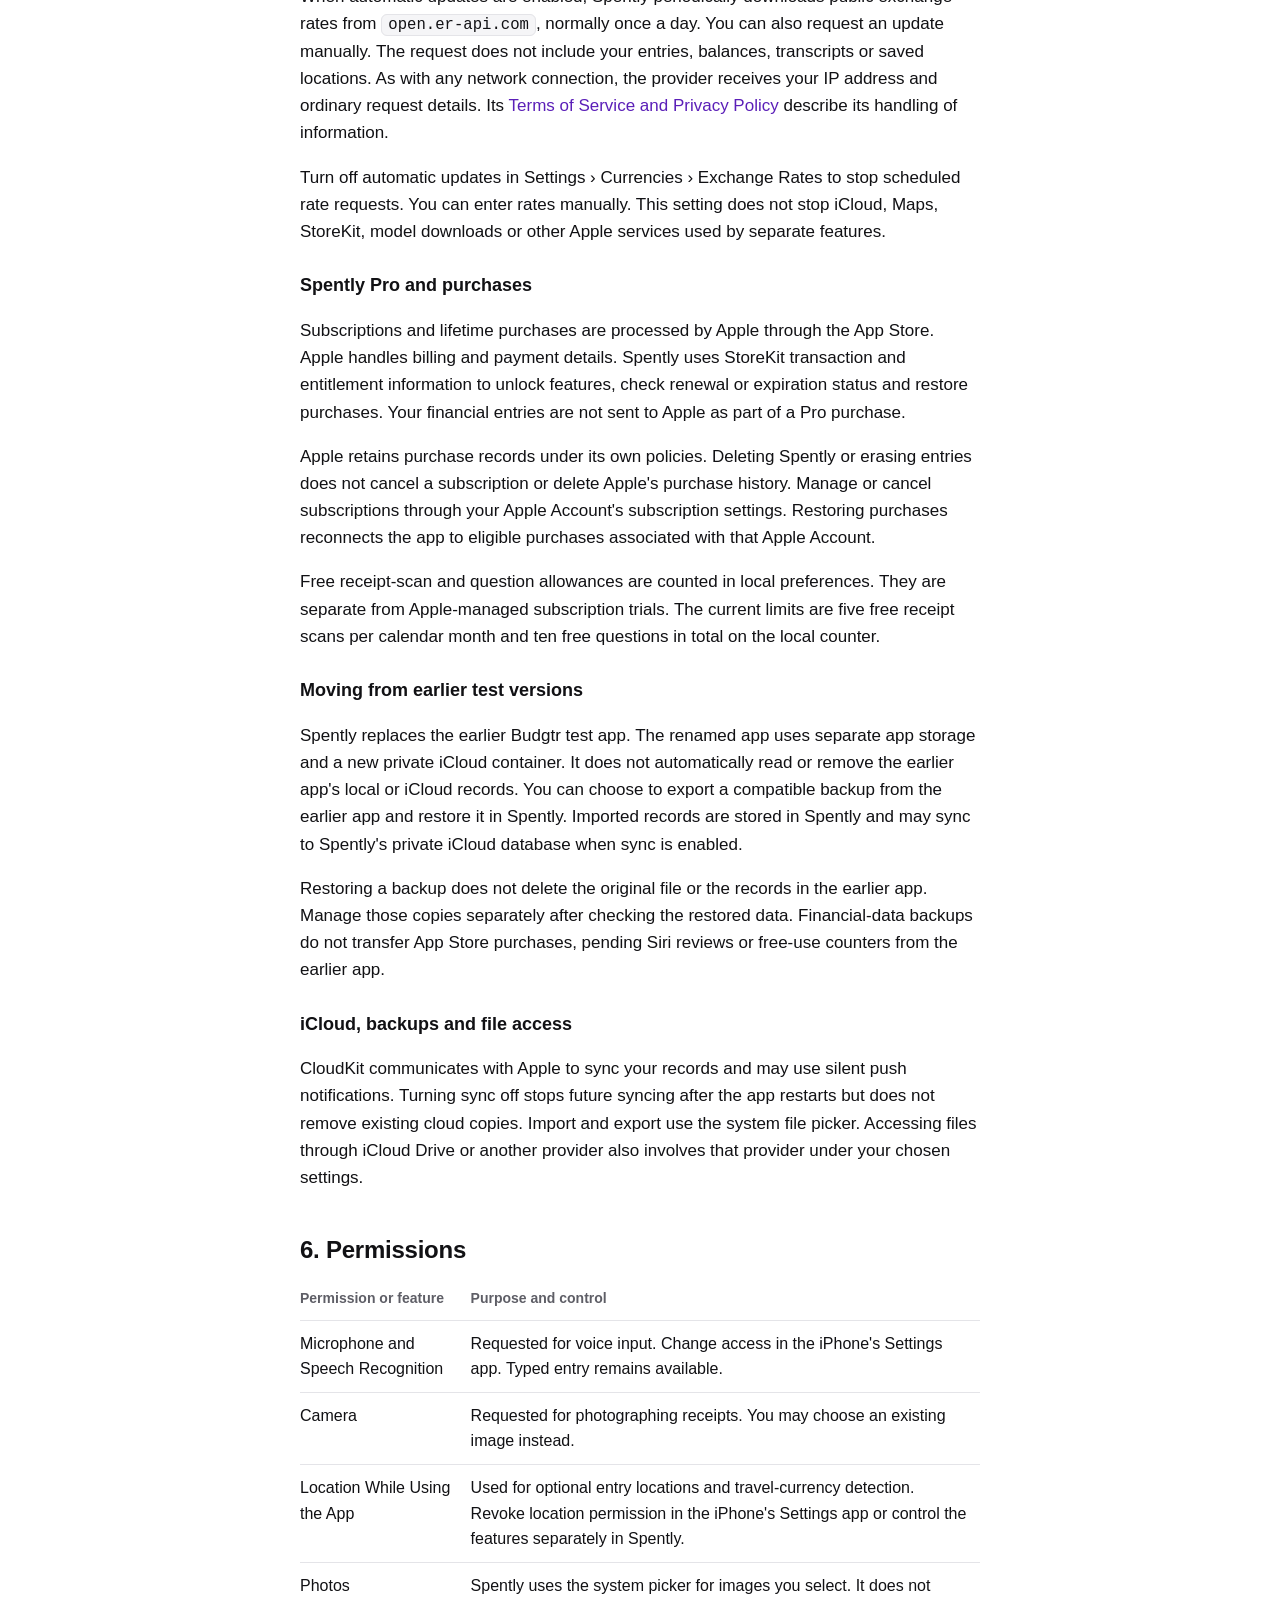
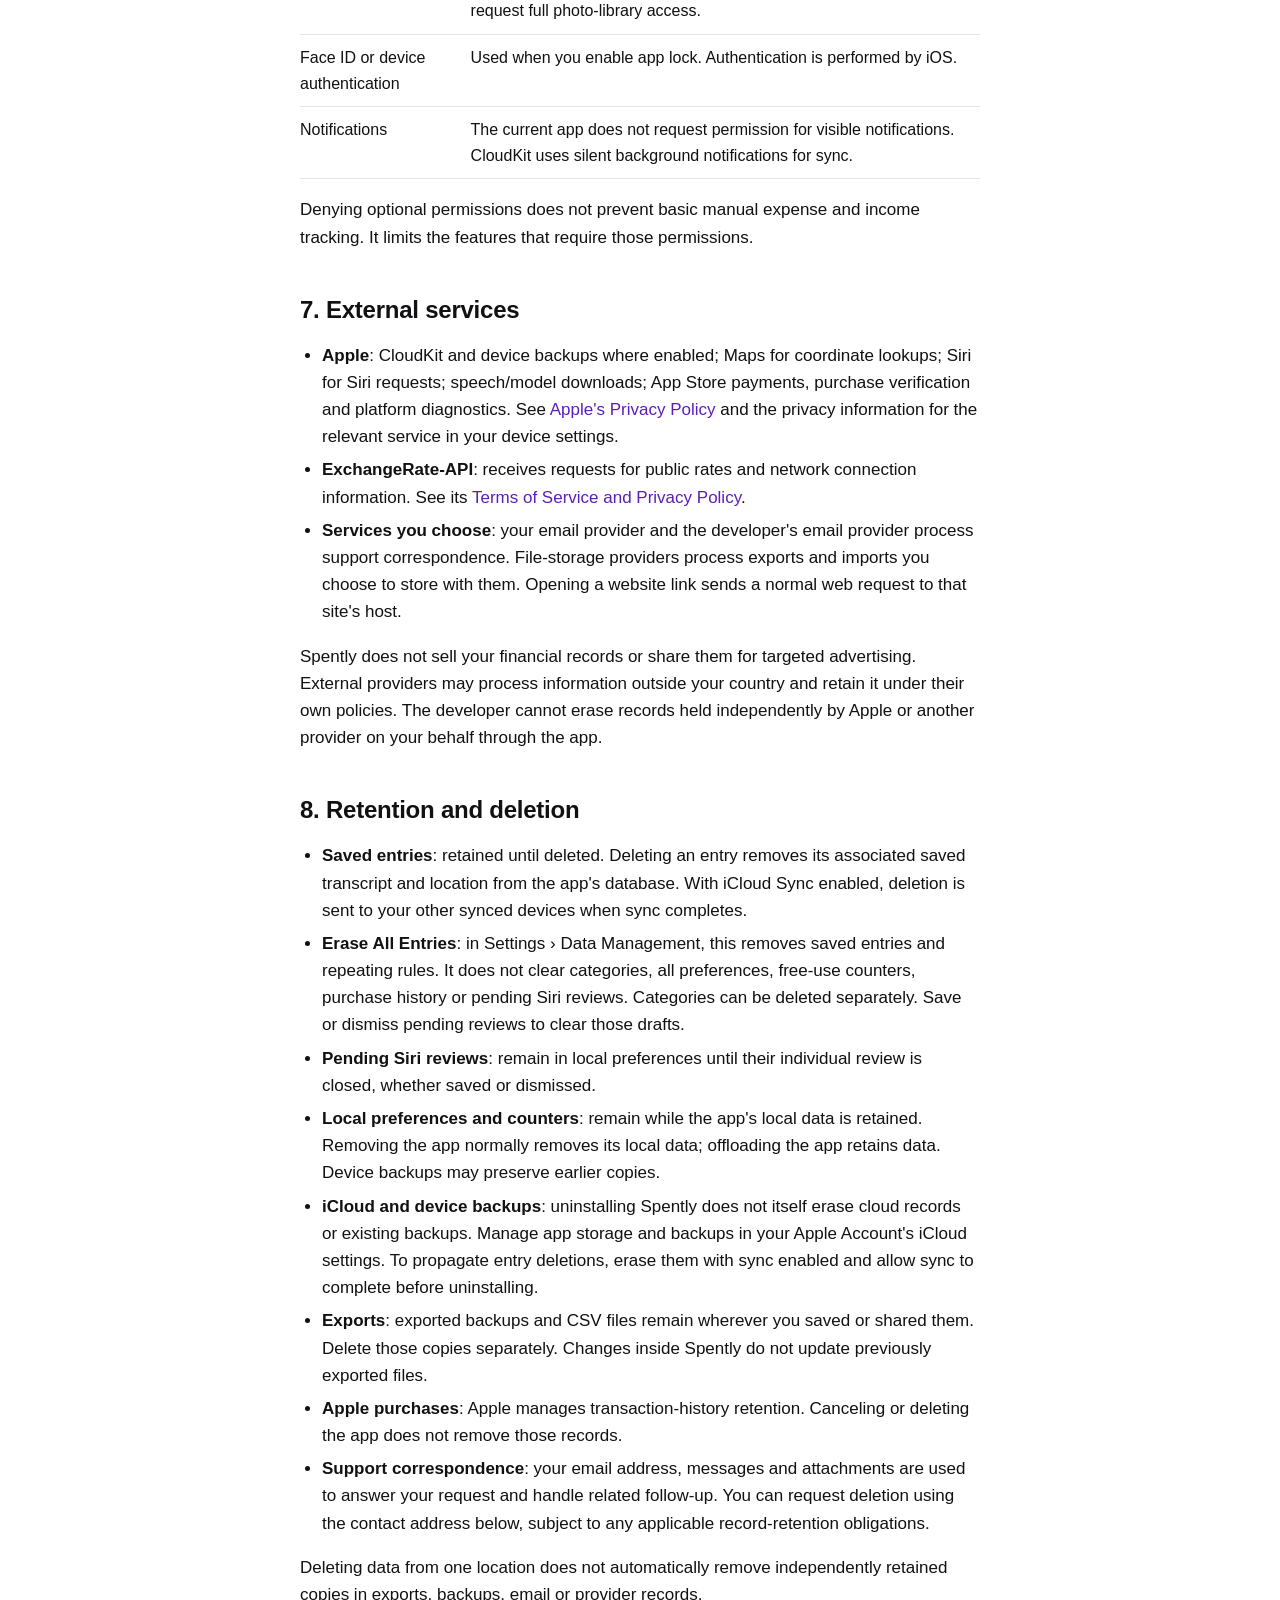
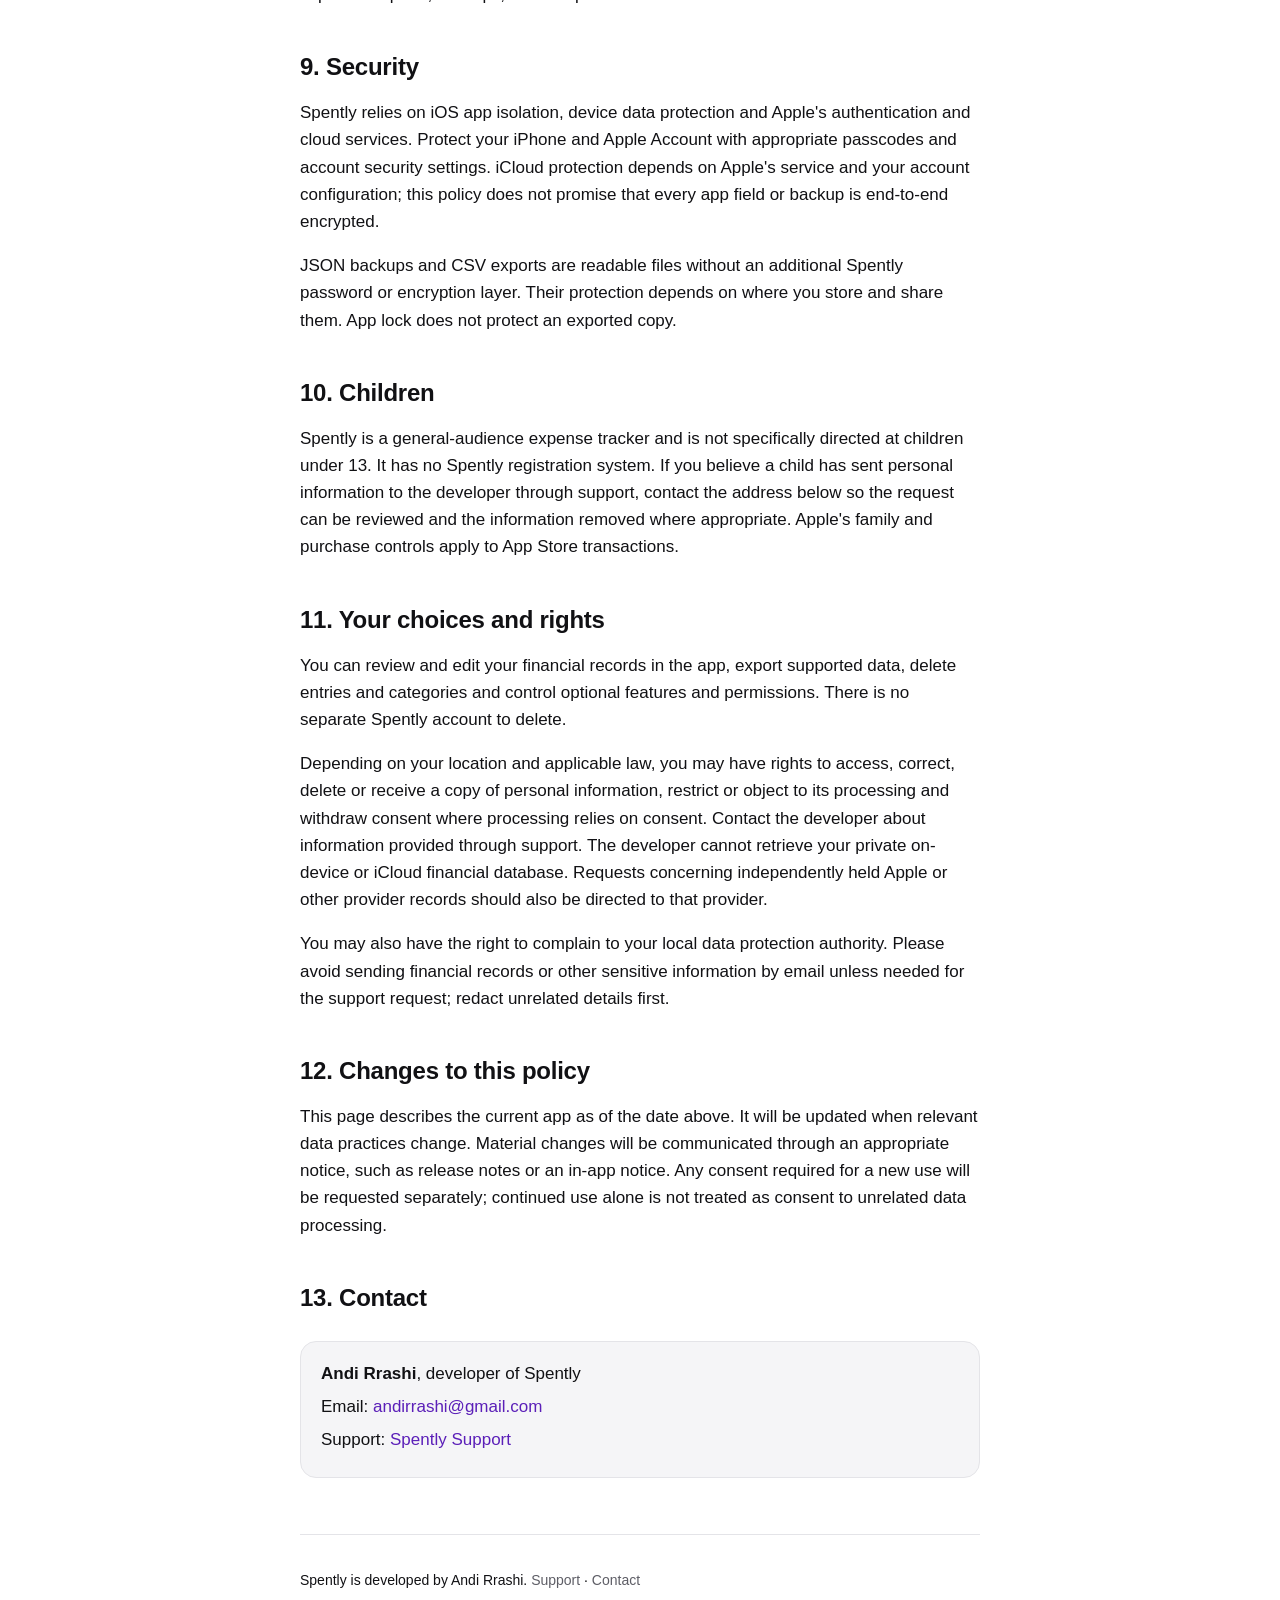
==== commit dffcdff7: "Refresh stylesheet cache for corrected Spently logo" ====
--- a/privacy.html
+++ b/privacy.html
@@ -5,7 +5,7 @@
   <meta name="viewport" content="width=device-width, initial-scale=1">
   <title>Spently Privacy Policy</title>
   <meta name="description" content="How Spently handles financial records, optional iCloud sync, on-device AI, location lookups, App Store purchases and your privacy choices.">
-  <link rel="stylesheet" href="style.css">
+  <link rel="stylesheet" href="style.css?v=spently-logo-1">
 </head>
 <body>
 <div class="wrap">
--- a/style.css
+++ b/style.css
@@ -45,8 +45,10 @@
 }
 header.site .brand { display: flex; align-items: center; gap: 10px; font-weight: 700; font-size: 18px; color: var(--ink); }
 header.site .brand .mark {
-  width: 28px; height: 28px; border-radius: 8px;
-  background: linear-gradient(135deg, #f0ae45, #f37a4e 30%, #f5409f 55%, #8a3cf5 85%, #5468ff);
+  display: block; flex: 0 0 28px;
+  width: 28px; height: 28px; border-radius: 6.3px;
+  background: #111 url("brand-mark.png") center / contain no-repeat;
+  box-shadow: inset 0 0 0 0.5px rgba(255, 255, 255, 0.25);
 }
 header.site nav a { margin-left: 18px; color: var(--muted); font-size: 15px; }
 header.site nav a[aria-current="page"] { color: var(--ink); font-weight: 600; }
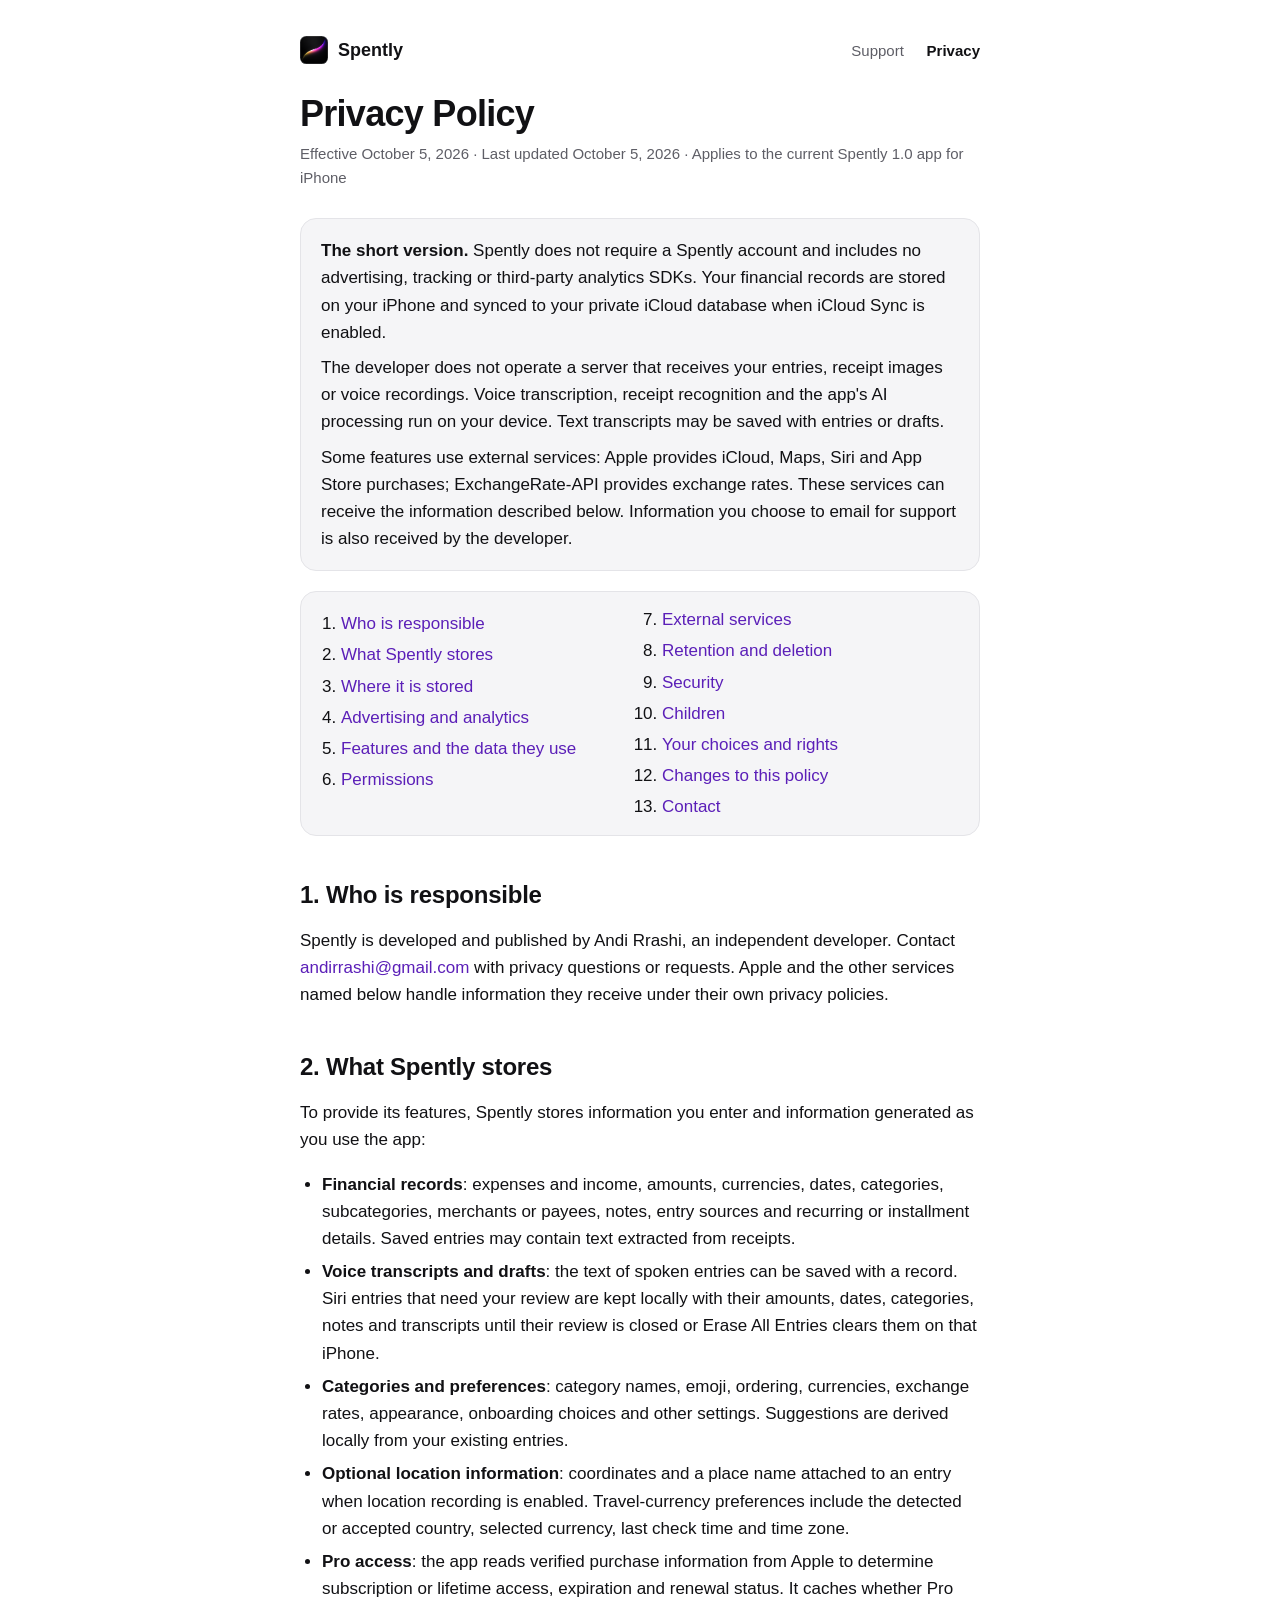
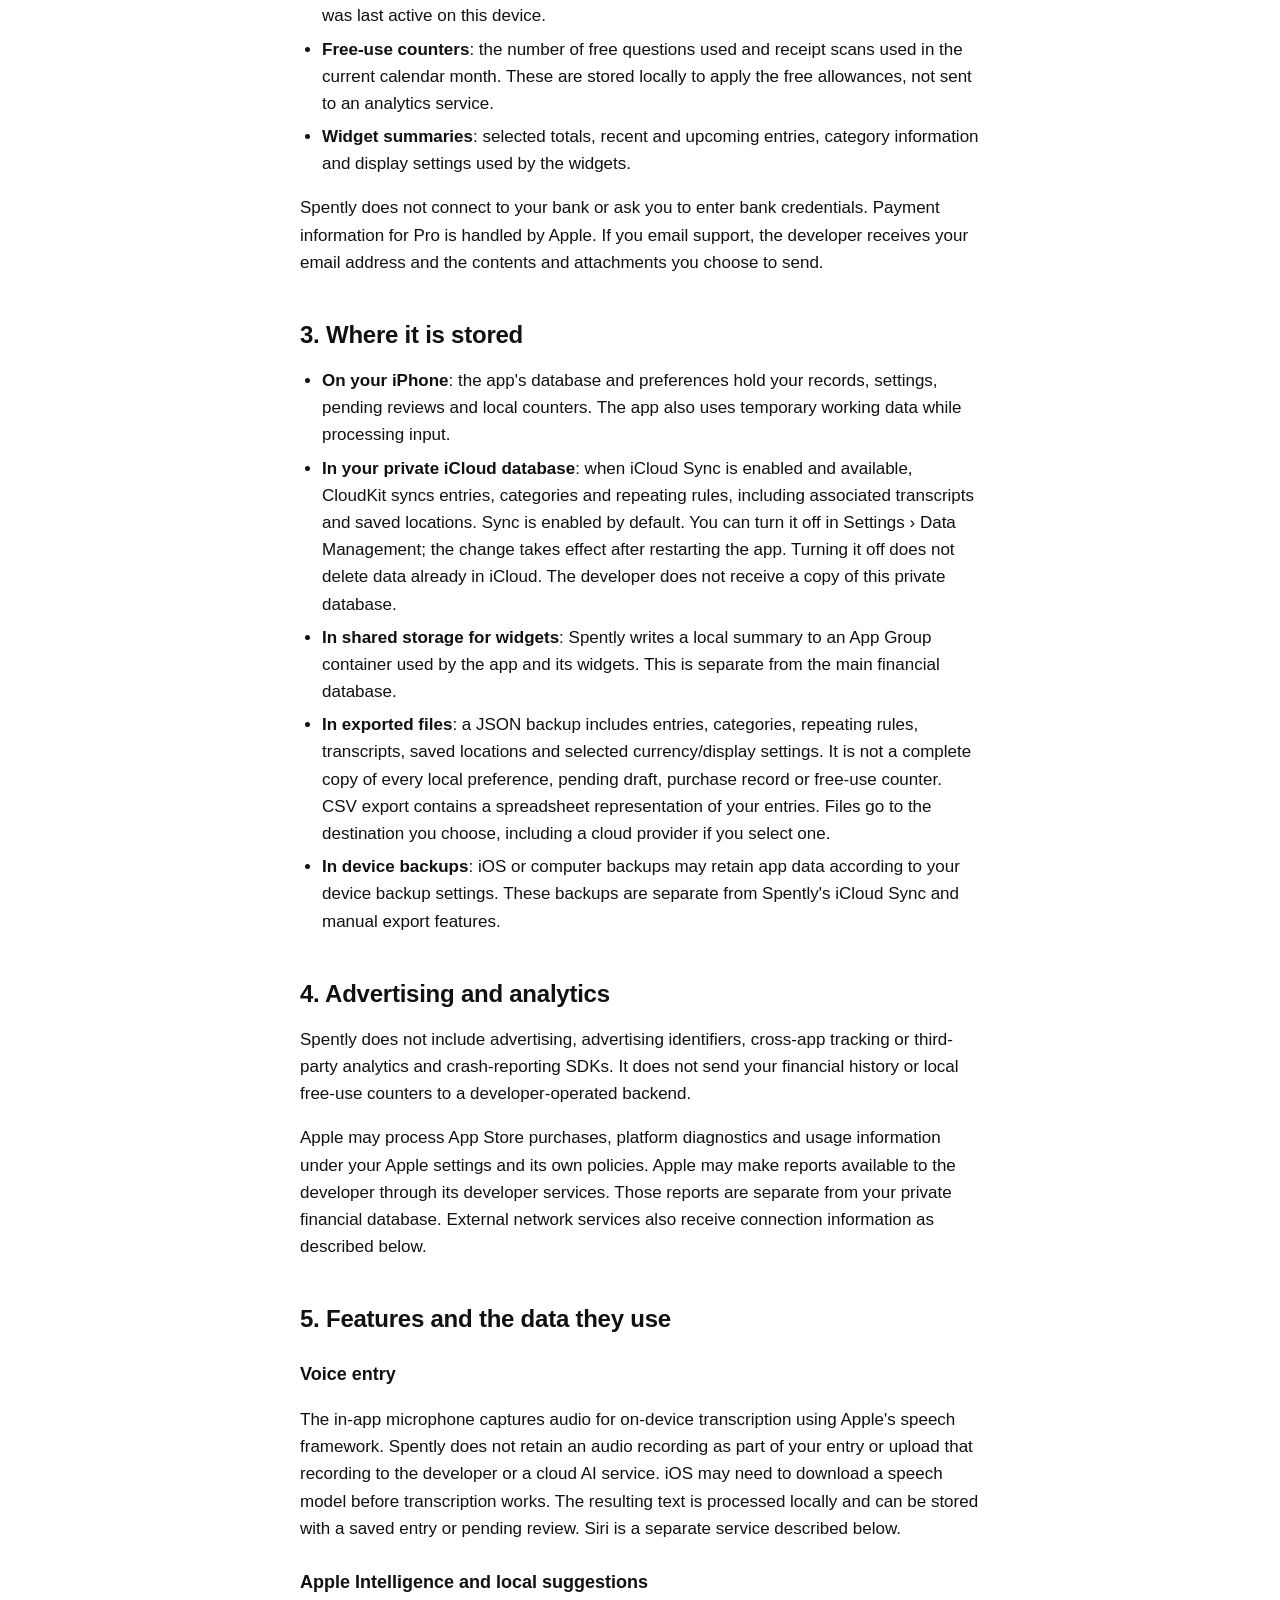
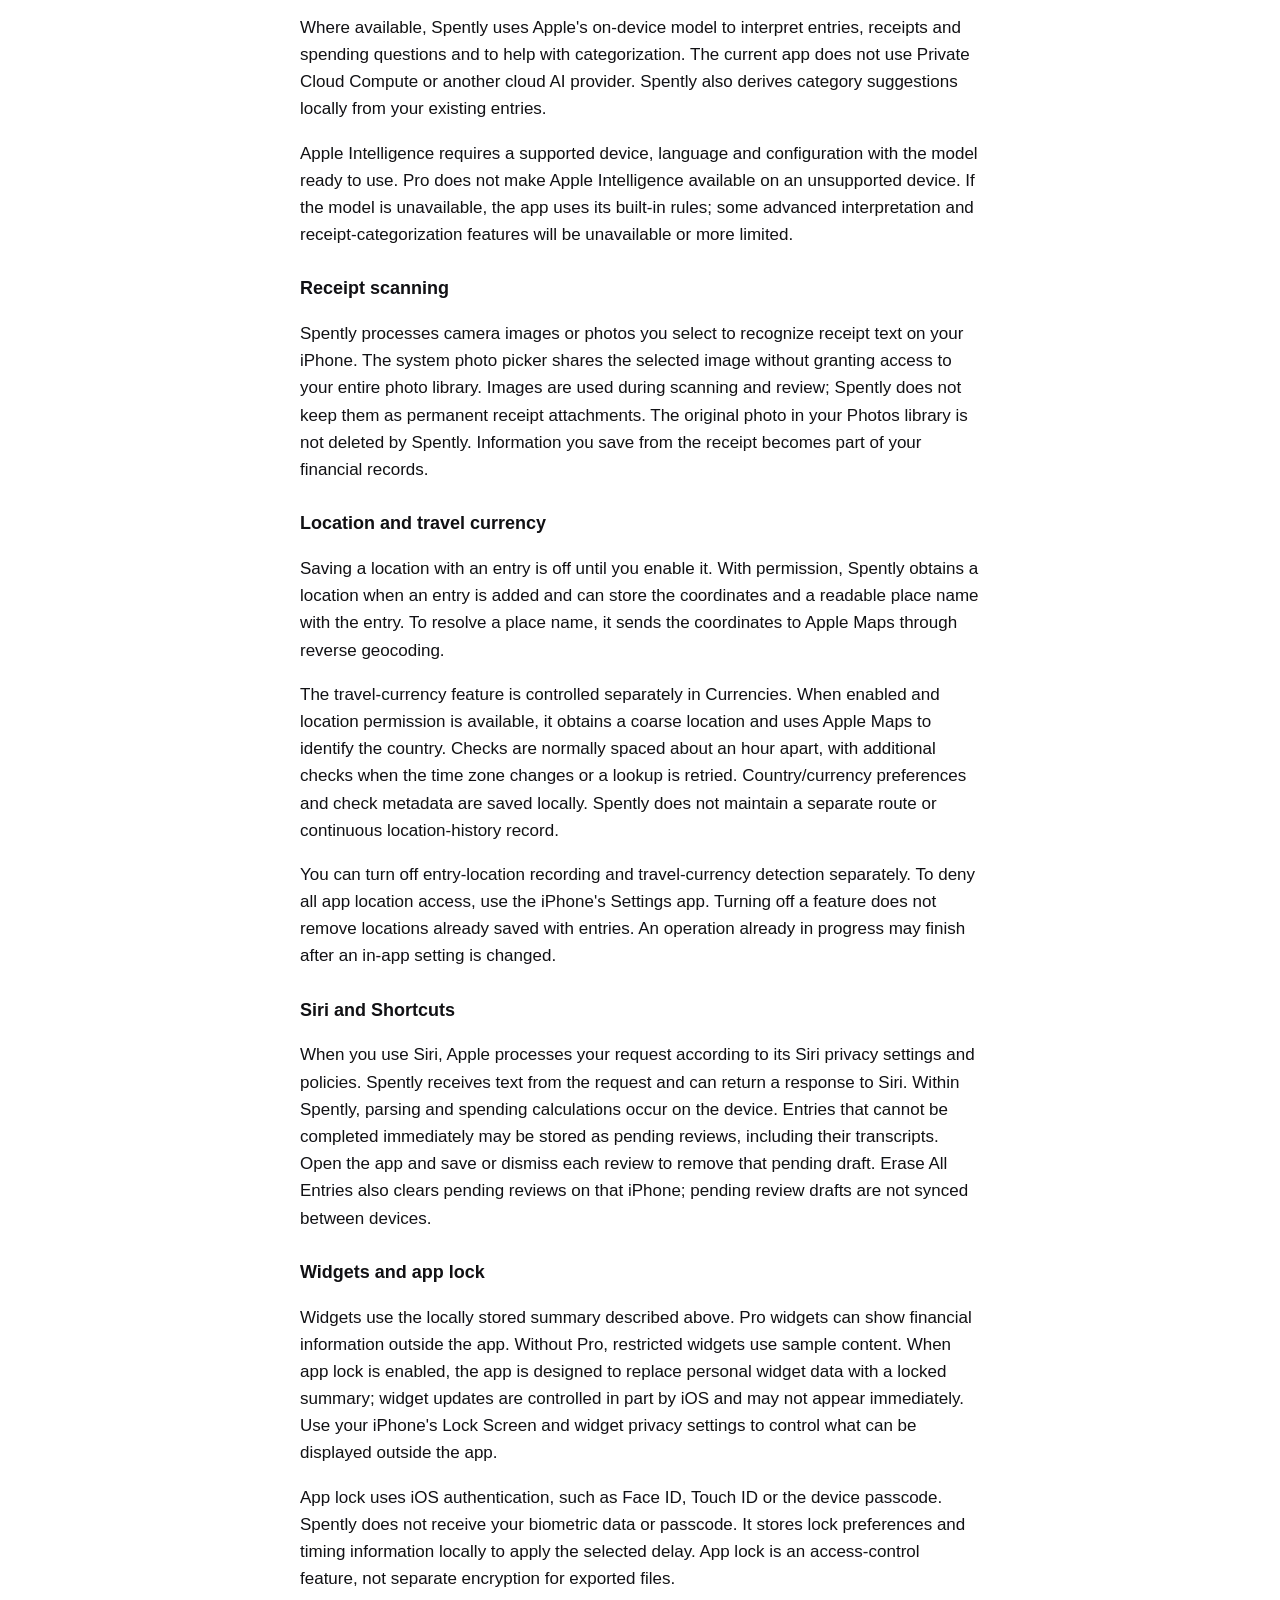
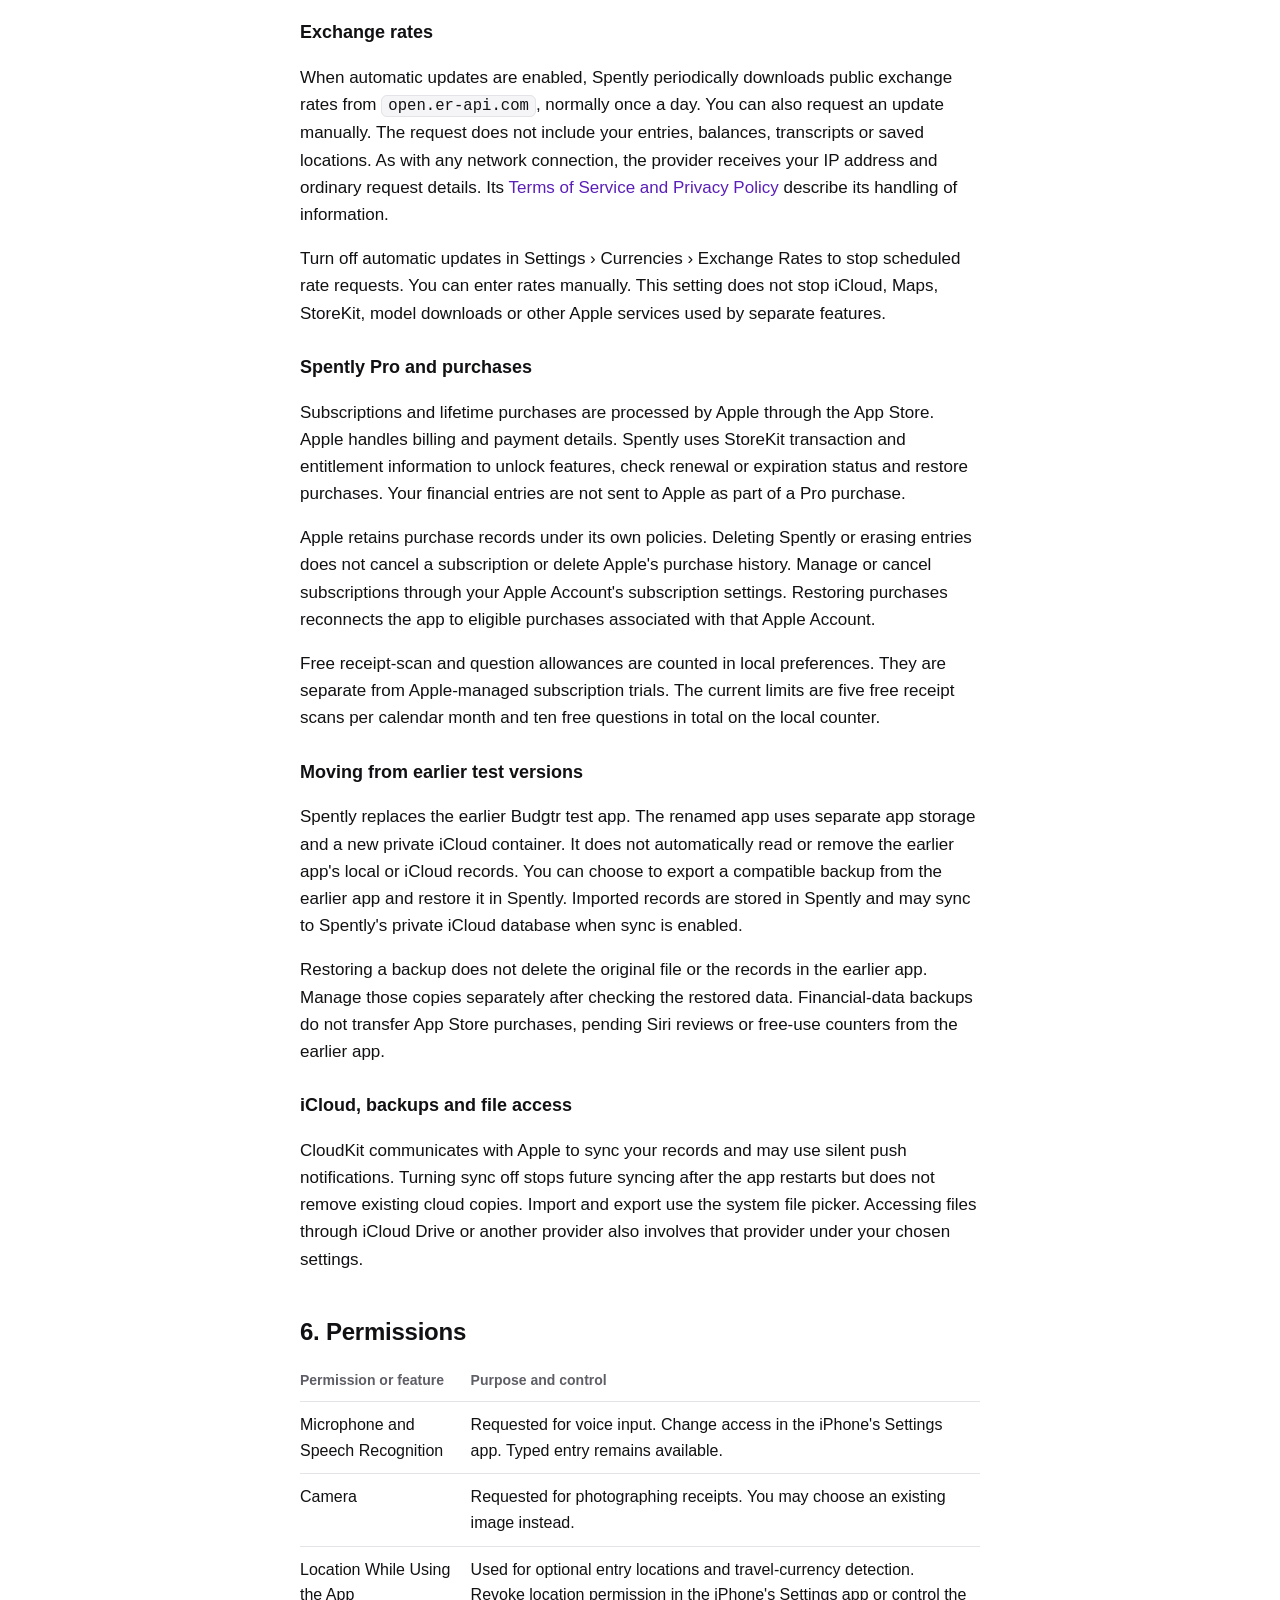
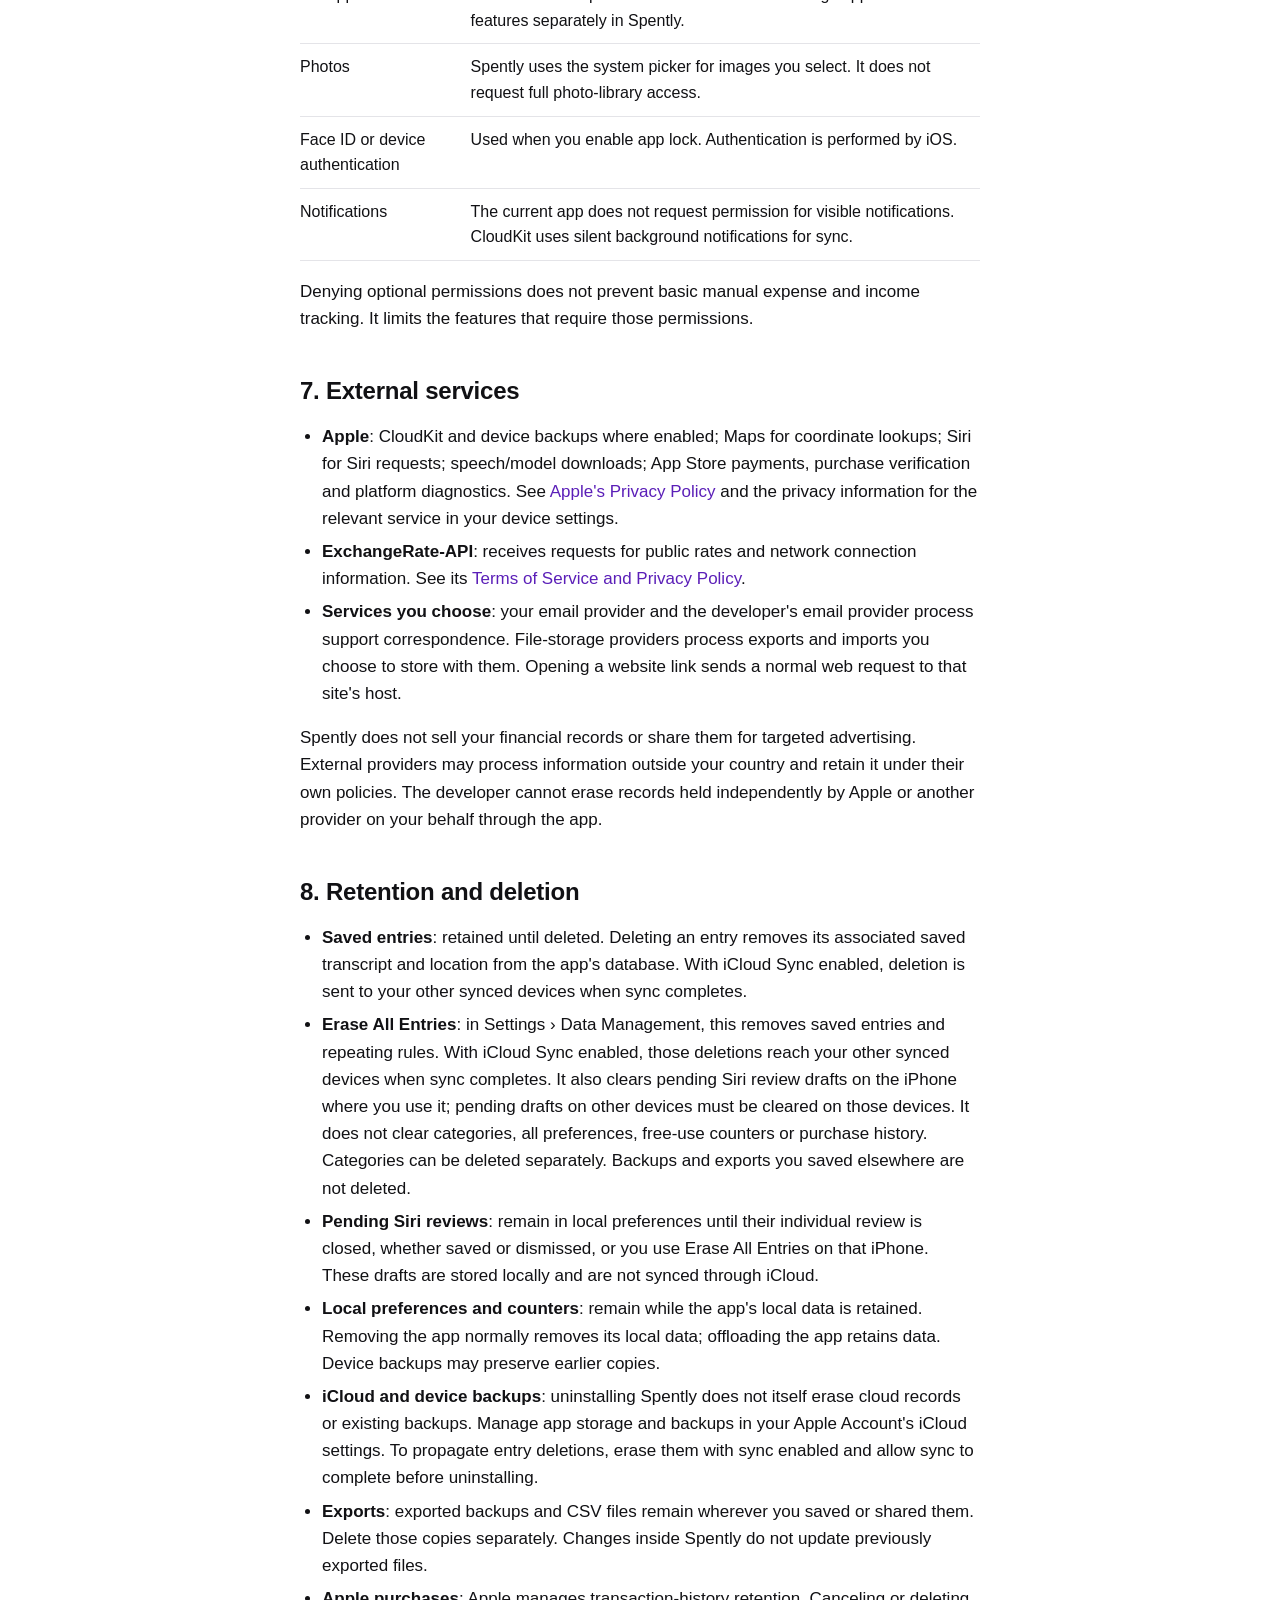
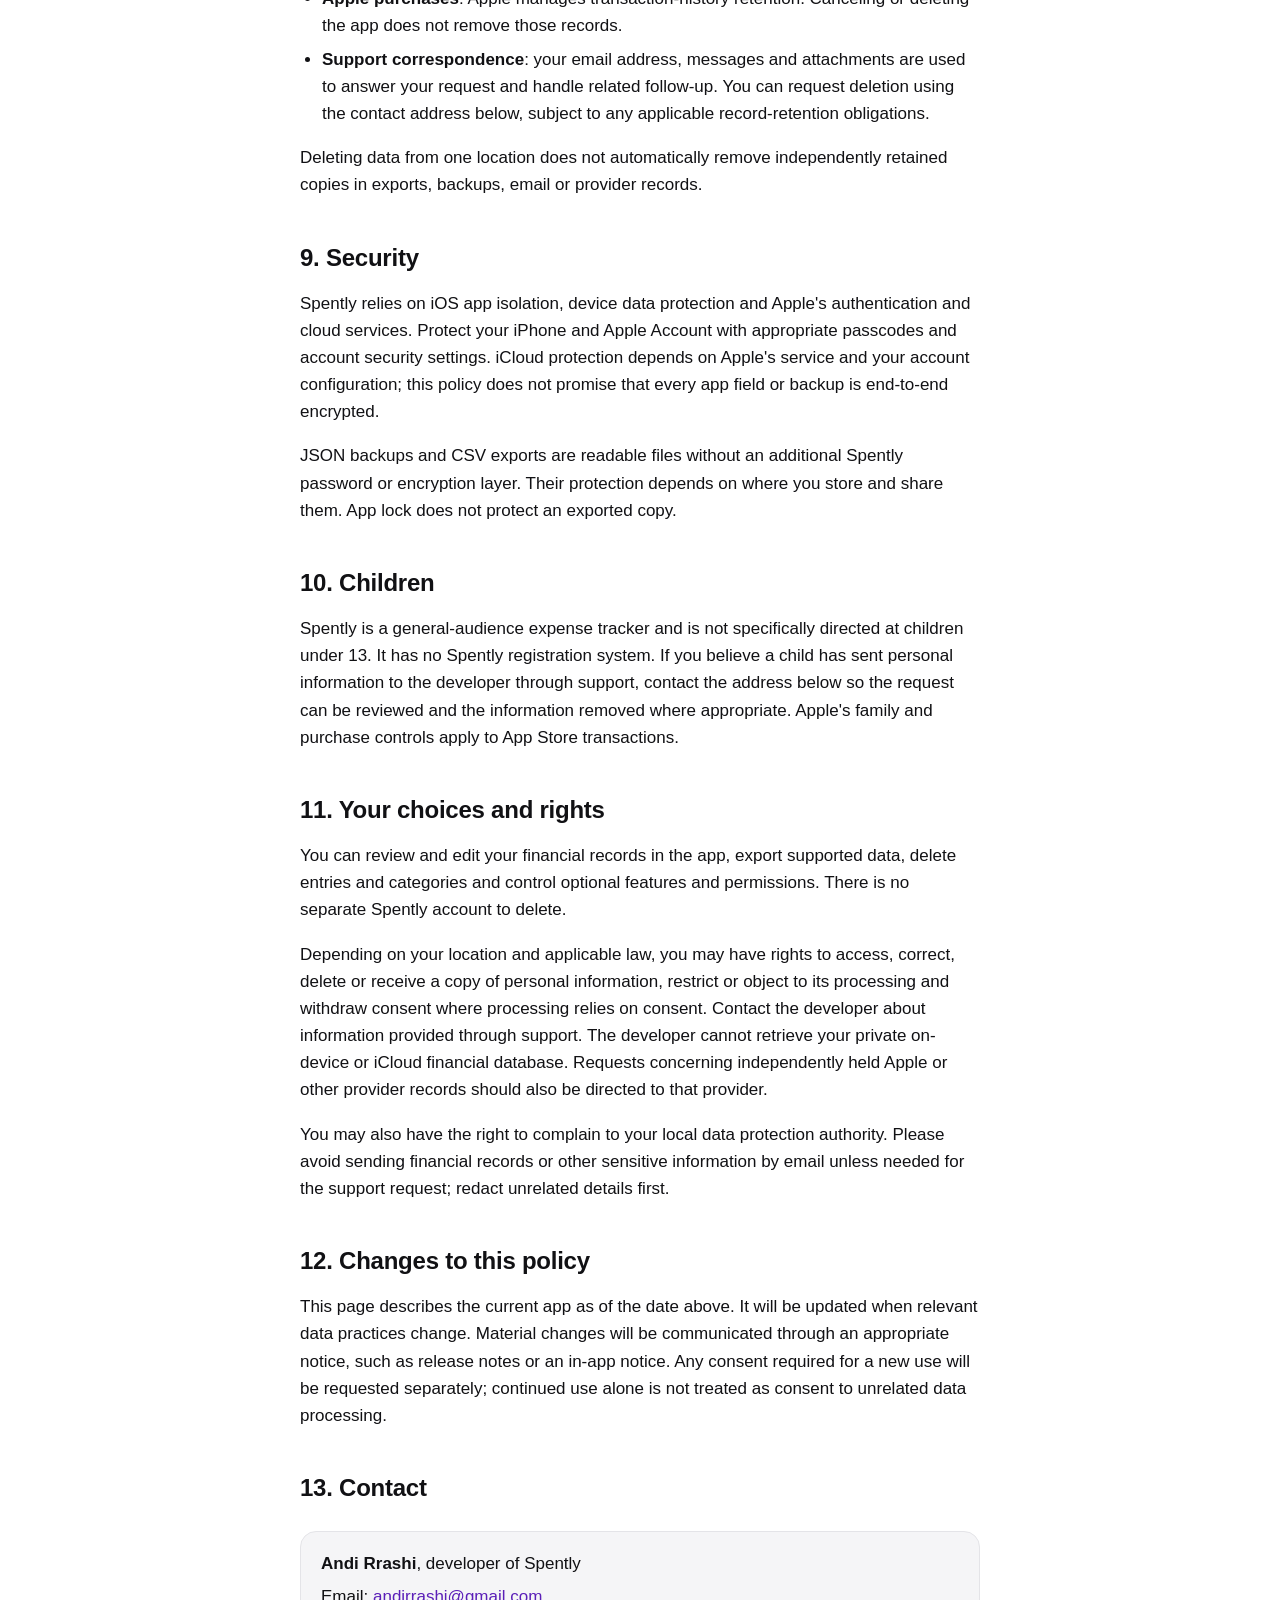
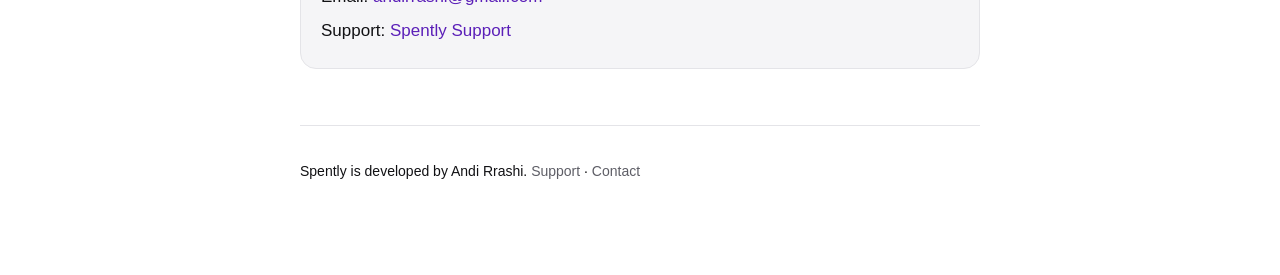
==== commit fd0e792f: "Correct privacy policy for local Siri draft erasure and synced deletions" ====
--- a/privacy.html
+++ b/privacy.html
@@ -52,7 +52,7 @@
 <p>To provide its features, Spently stores information you enter and information generated as you use the app:</p>
 <ul>
   <li><strong>Financial records</strong>: expenses and income, amounts, currencies, dates, categories, subcategories, merchants or payees, notes, entry sources and recurring or installment details. Saved entries may contain text extracted from receipts.</li>
-  <li><strong>Voice transcripts and drafts</strong>: the text of spoken entries can be saved with a record. Siri entries that need your review are kept locally with their amounts, dates, categories, notes and transcripts until their review is closed.</li>
+  <li><strong>Voice transcripts and drafts</strong>: the text of spoken entries can be saved with a record. Siri entries that need your review are kept locally with their amounts, dates, categories, notes and transcripts until their review is closed or Erase All Entries clears them on that iPhone.</li>
   <li><strong>Categories and preferences</strong>: category names, emoji, ordering, currencies, exchange rates, appearance, onboarding choices and other settings. Suggestions are derived locally from your existing entries.</li>
   <li><strong>Optional location information</strong>: coordinates and a place name attached to an entry when location recording is enabled. Travel-currency preferences include the detected or accepted country, selected currency, last check time and time zone.</li>
   <li><strong>Pro access</strong>: the app reads verified purchase information from Apple to determine subscription or lifetime access, expiration and renewal status. It caches whether Pro was last active on this device.</li>
@@ -92,7 +92,7 @@
 <p>You can turn off entry-location recording and travel-currency detection separately. To deny all app location access, use the iPhone's Settings app. Turning off a feature does not remove locations already saved with entries. An operation already in progress may finish after an in-app setting is changed.</p>
 
 <h3>Siri and Shortcuts</h3>
-<p>When you use Siri, Apple processes your request according to its Siri privacy settings and policies. Spently receives text from the request and can return a response to Siri. Within Spently, parsing and spending calculations occur on the device. Entries that cannot be completed immediately may be stored as pending reviews, including their transcripts. Open the app and save or dismiss each review to remove that pending draft.</p>
+<p>When you use Siri, Apple processes your request according to its Siri privacy settings and policies. Spently receives text from the request and can return a response to Siri. Within Spently, parsing and spending calculations occur on the device. Entries that cannot be completed immediately may be stored as pending reviews, including their transcripts. Open the app and save or dismiss each review to remove that pending draft. Erase All Entries also clears pending reviews on that iPhone; pending review drafts are not synced between devices.</p>
 
 <h3>Widgets and app lock</h3>
 <p>Widgets use the locally stored summary described above. Pro widgets can show financial information outside the app. Without Pro, restricted widgets use sample content. When app lock is enabled, the app is designed to replace personal widget data with a locked summary; widget updates are controlled in part by iOS and may not appear immediately. Use your iPhone's Lock Screen and widget privacy settings to control what can be displayed outside the app.</p>
@@ -139,8 +139,8 @@
 <h2 id="retention">8. Retention and deletion</h2>
 <ul>
   <li><strong>Saved entries</strong>: retained until deleted. Deleting an entry removes its associated saved transcript and location from the app's database. With iCloud Sync enabled, deletion is sent to your other synced devices when sync completes.</li>
-  <li><strong>Erase All Entries</strong>: in Settings › Data Management, this removes saved entries and repeating rules. It does not clear categories, all preferences, free-use counters, purchase history or pending Siri reviews. Categories can be deleted separately. Save or dismiss pending reviews to clear those drafts.</li>
-  <li><strong>Pending Siri reviews</strong>: remain in local preferences until their individual review is closed, whether saved or dismissed.</li>
+  <li><strong>Erase All Entries</strong>: in Settings › Data Management, this removes saved entries and repeating rules. With iCloud Sync enabled, those deletions reach your other synced devices when sync completes. It also clears pending Siri review drafts on the iPhone where you use it; pending drafts on other devices must be cleared on those devices. It does not clear categories, all preferences, free-use counters or purchase history. Categories can be deleted separately. Backups and exports you saved elsewhere are not deleted.</li>
+  <li><strong>Pending Siri reviews</strong>: remain in local preferences until their individual review is closed, whether saved or dismissed, or you use Erase All Entries on that iPhone. These drafts are stored locally and are not synced through iCloud.</li>
   <li><strong>Local preferences and counters</strong>: remain while the app's local data is retained. Removing the app normally removes its local data; offloading the app retains data. Device backups may preserve earlier copies.</li>
   <li><strong>iCloud and device backups</strong>: uninstalling Spently does not itself erase cloud records or existing backups. Manage app storage and backups in your Apple Account's iCloud settings. To propagate entry deletions, erase them with sync enabled and allow sync to complete before uninstalling.</li>
   <li><strong>Exports</strong>: exported backups and CSV files remain wherever you saved or shared them. Delete those copies separately. Changes inside Spently do not update previously exported files.</li>
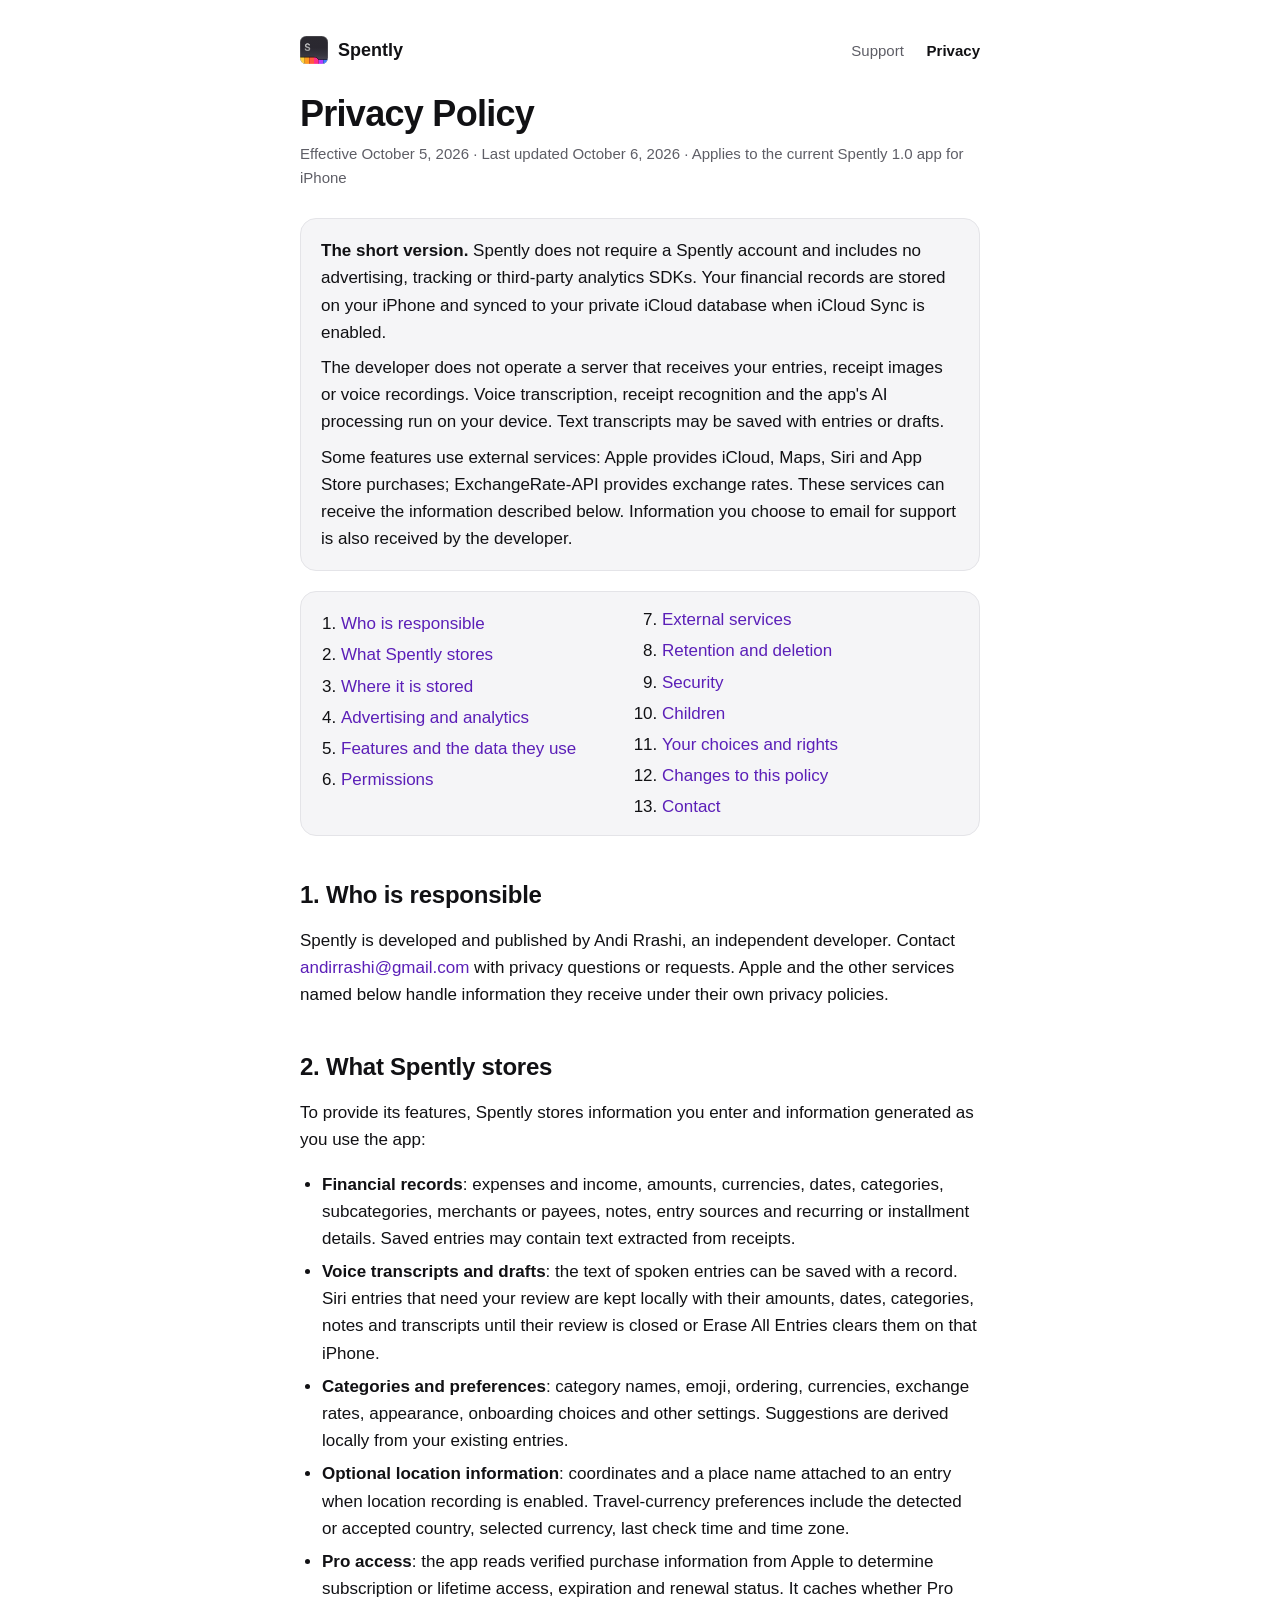
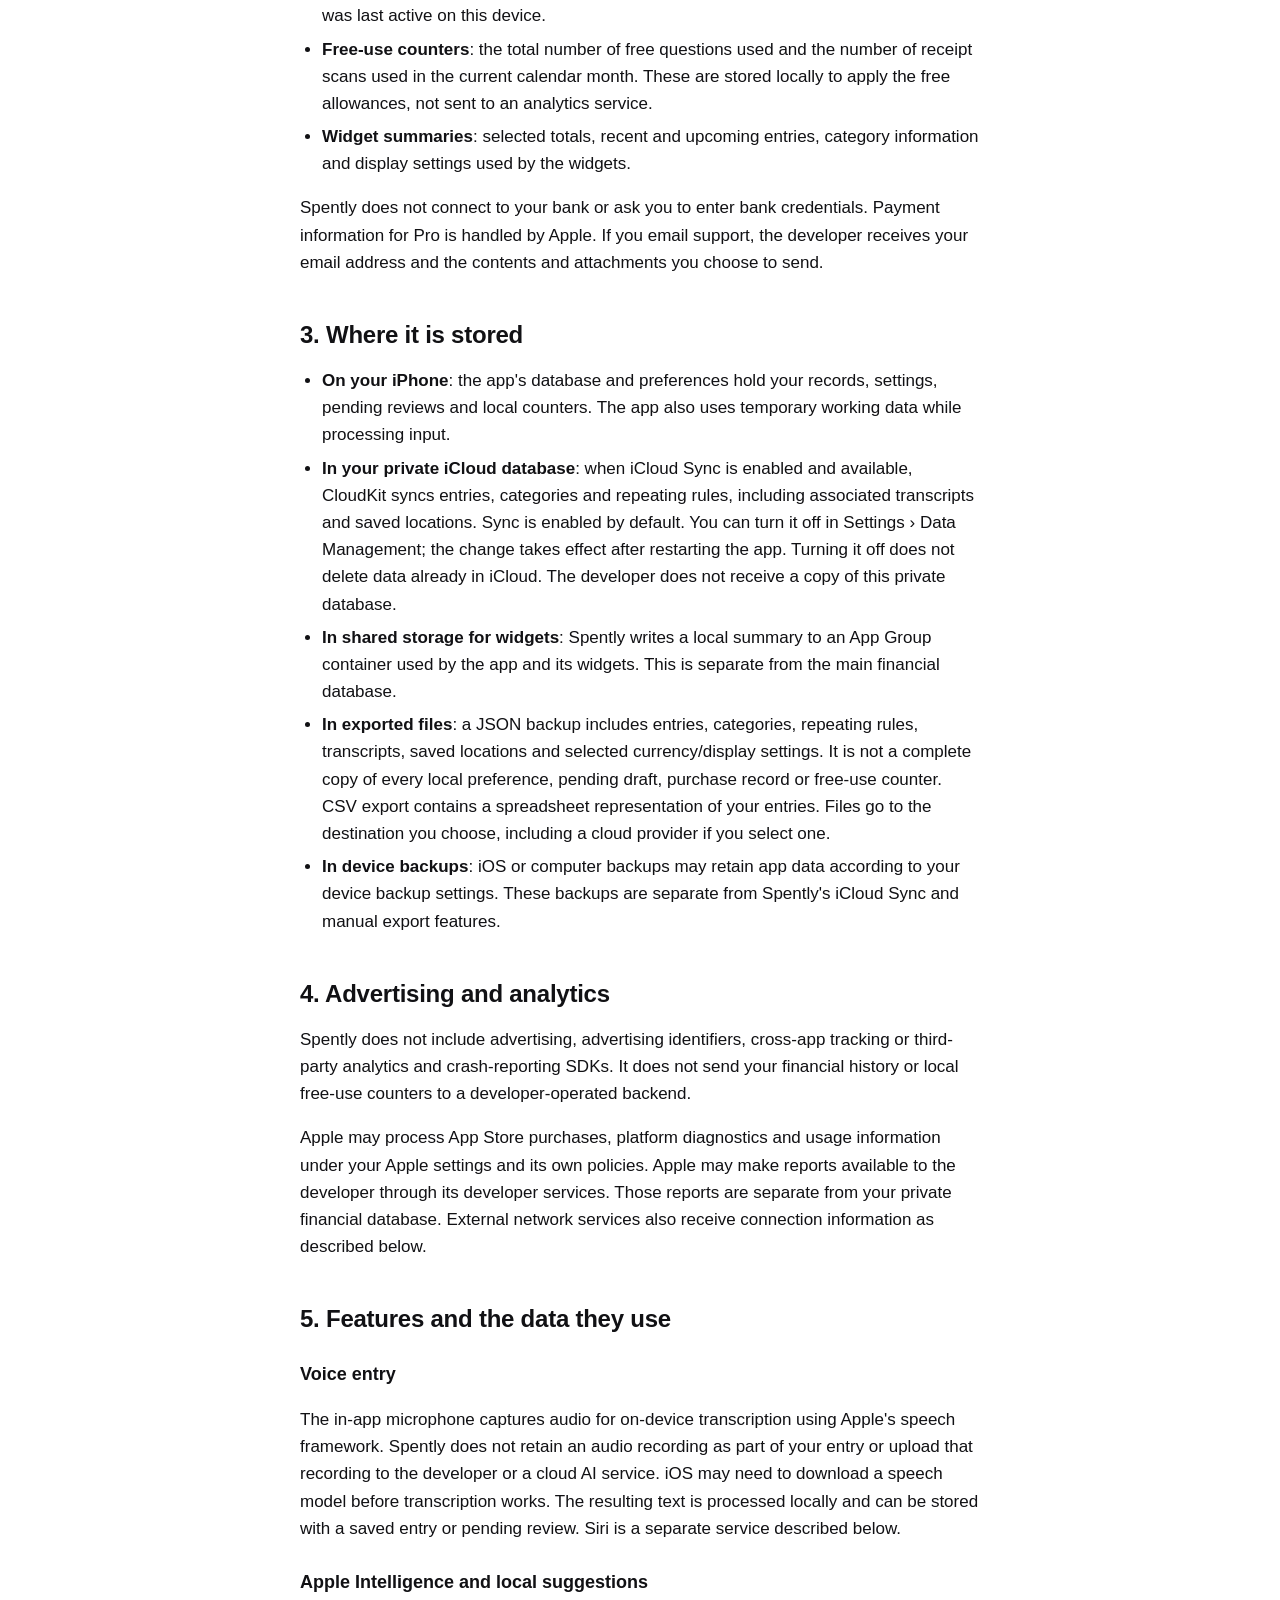
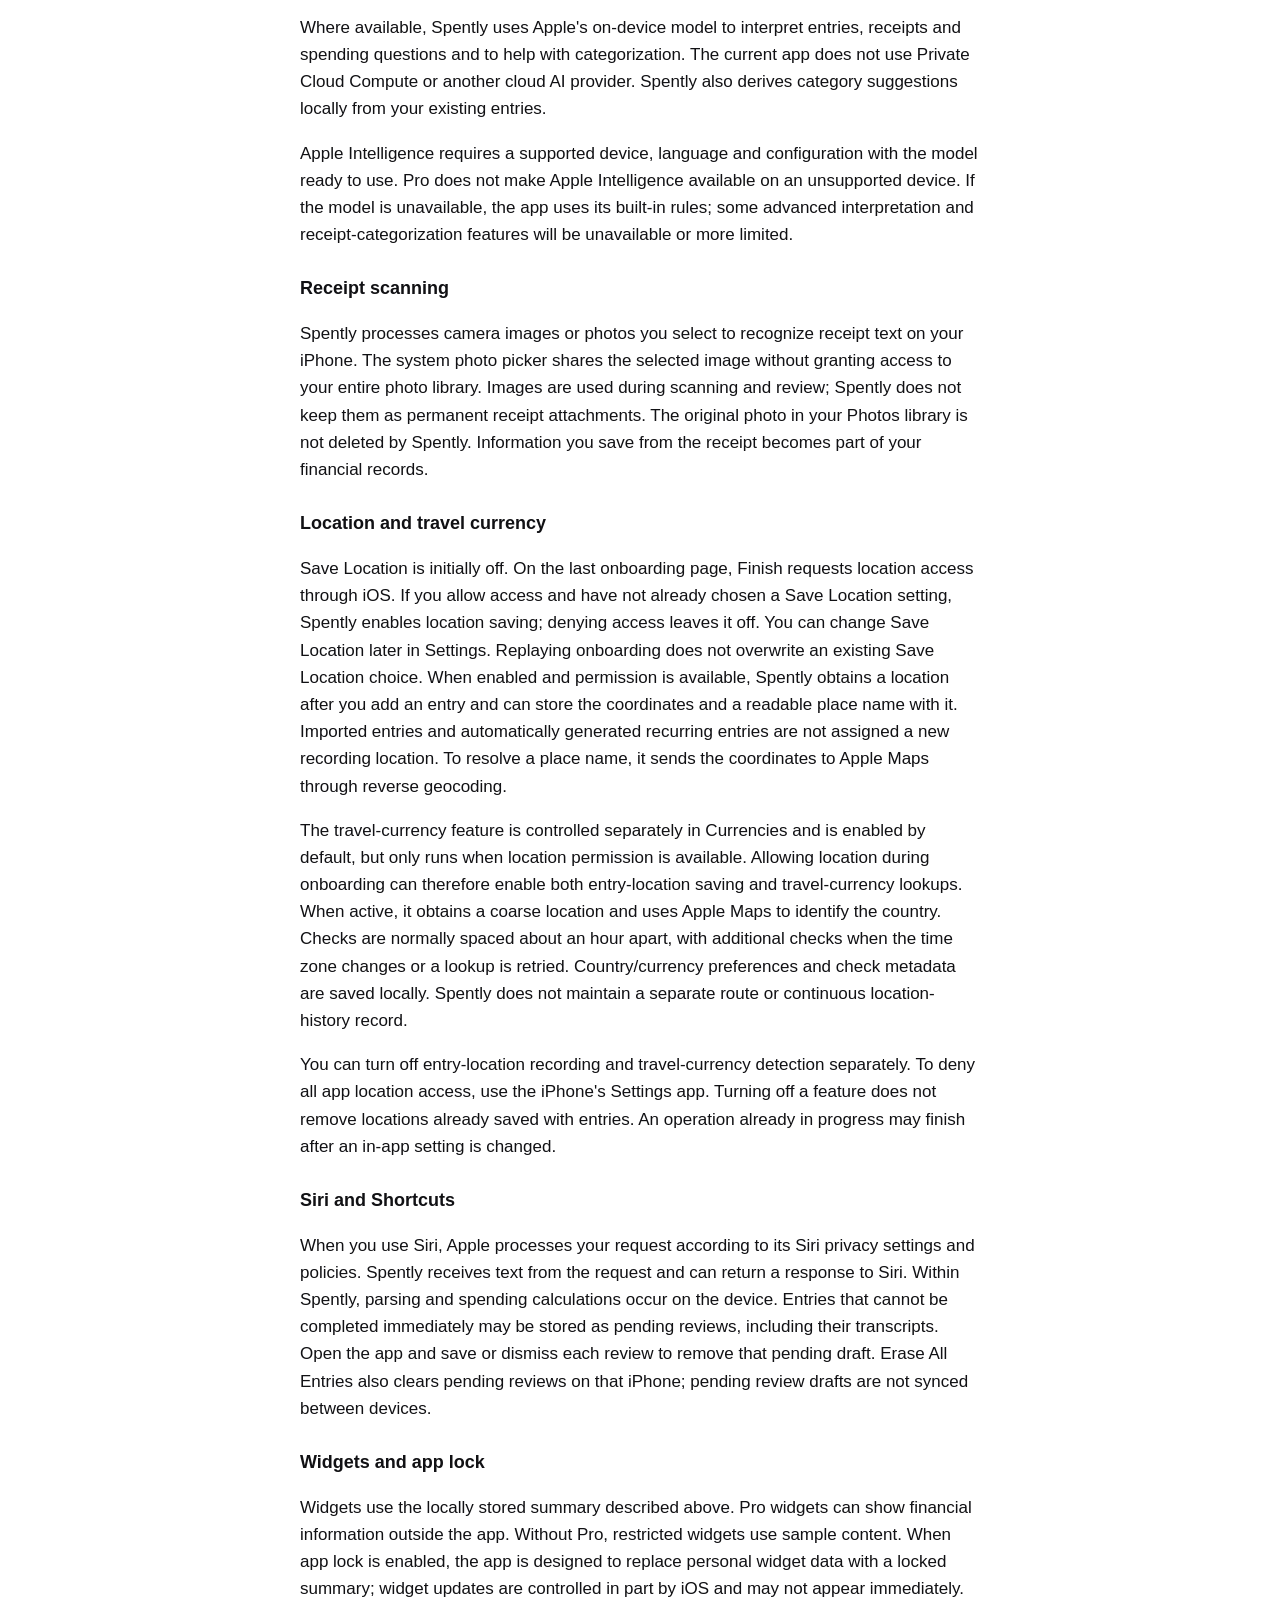
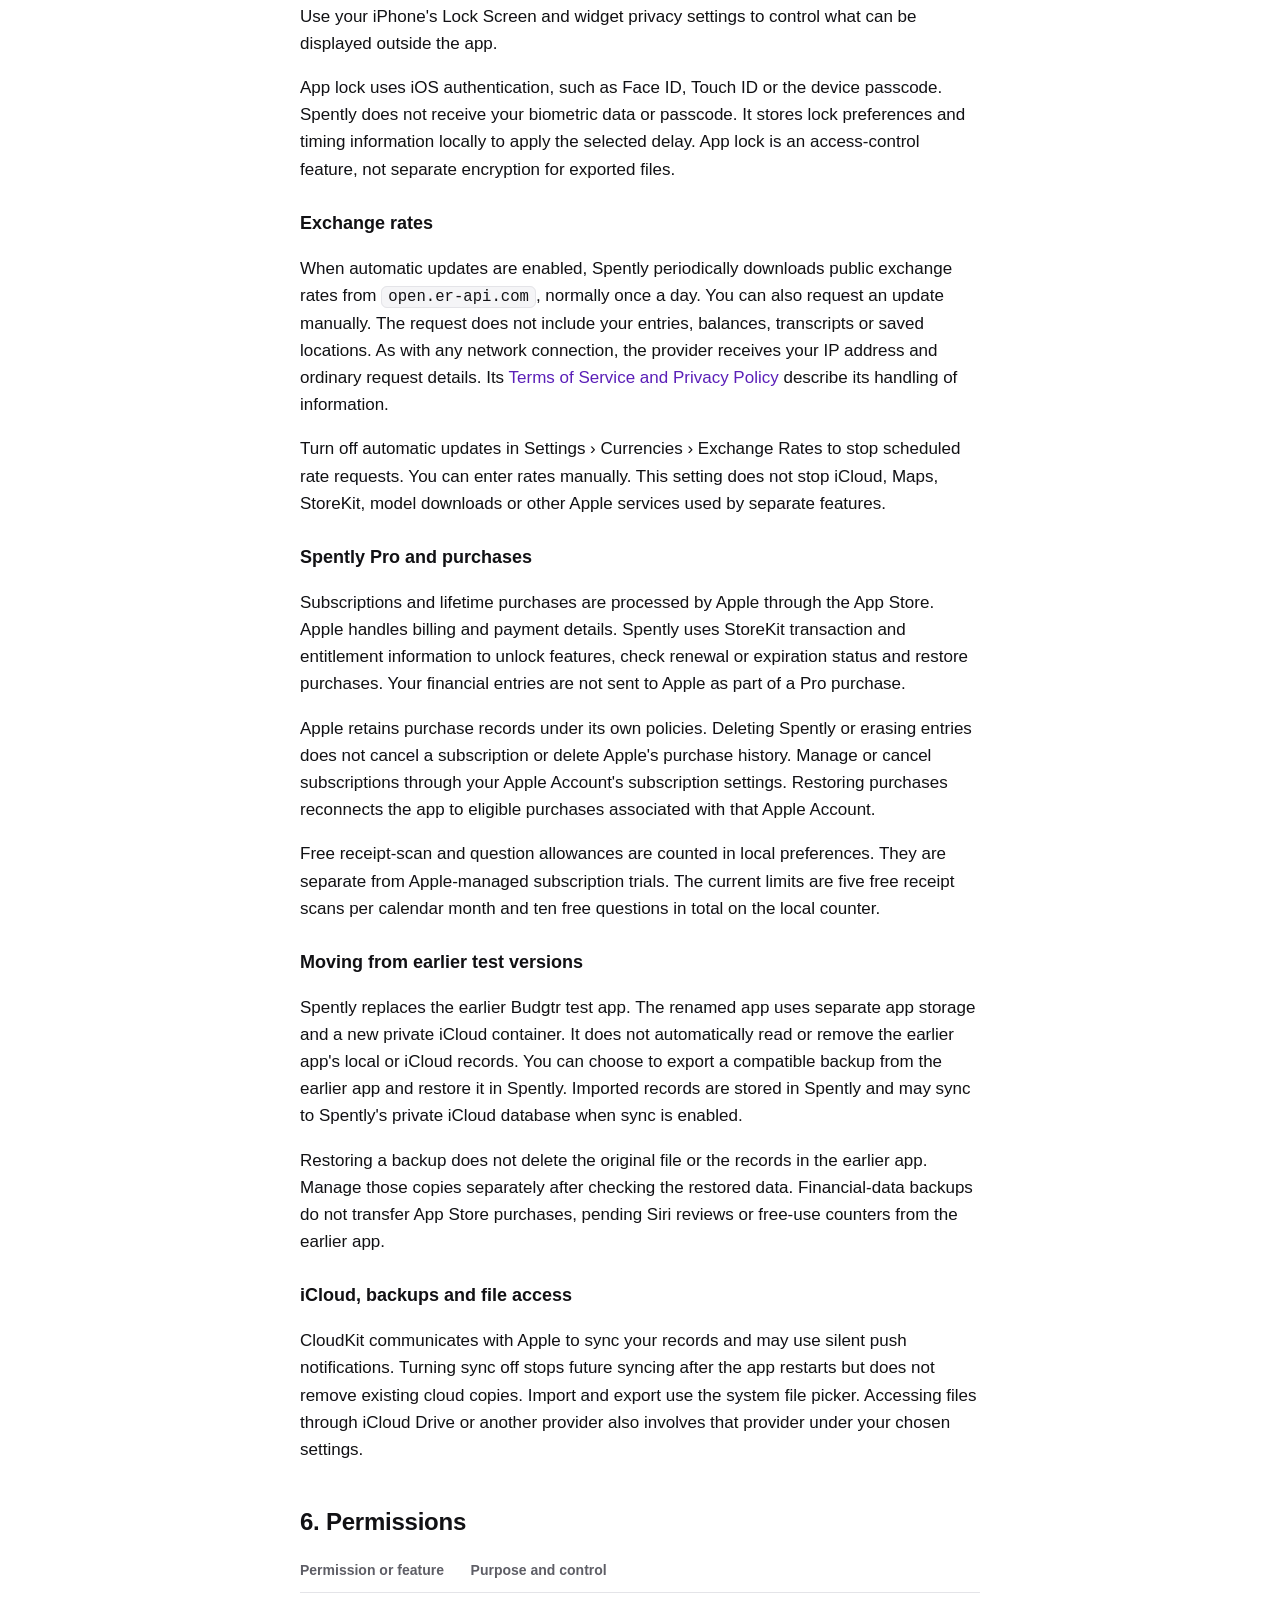
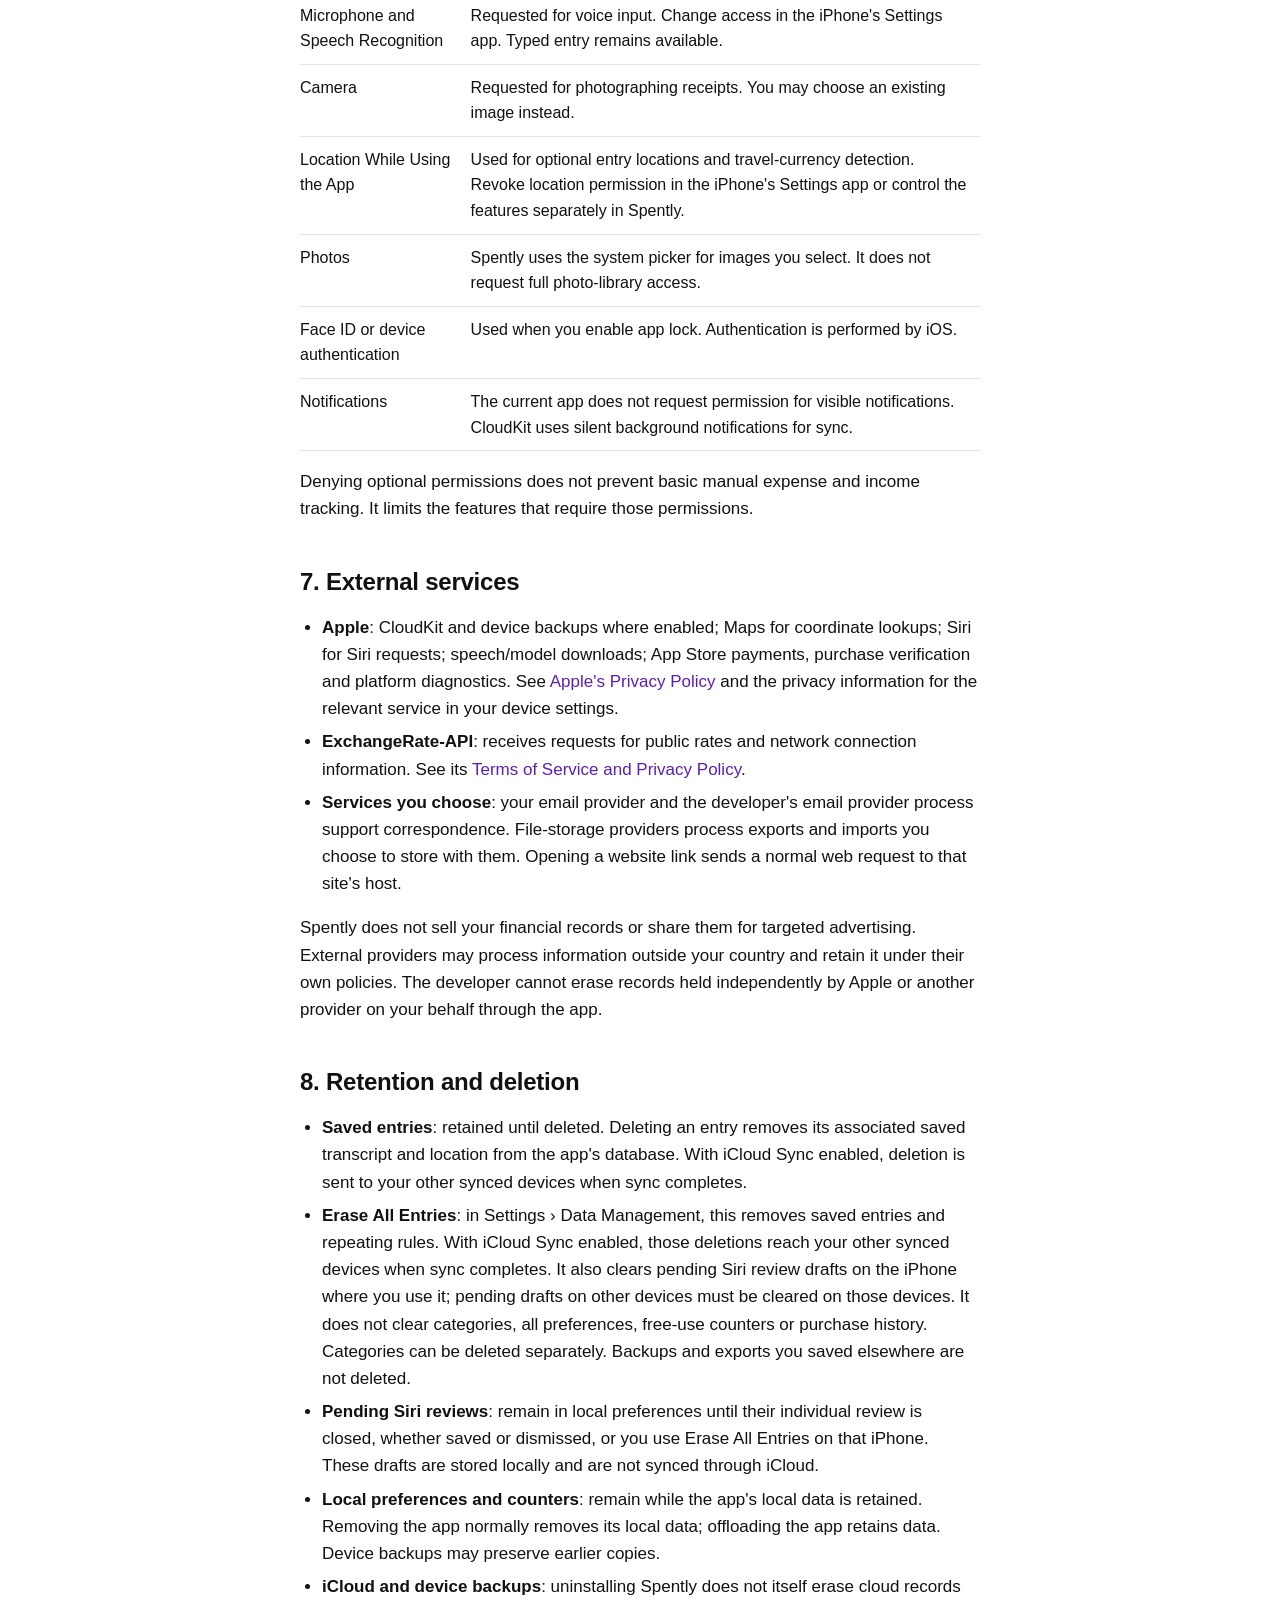
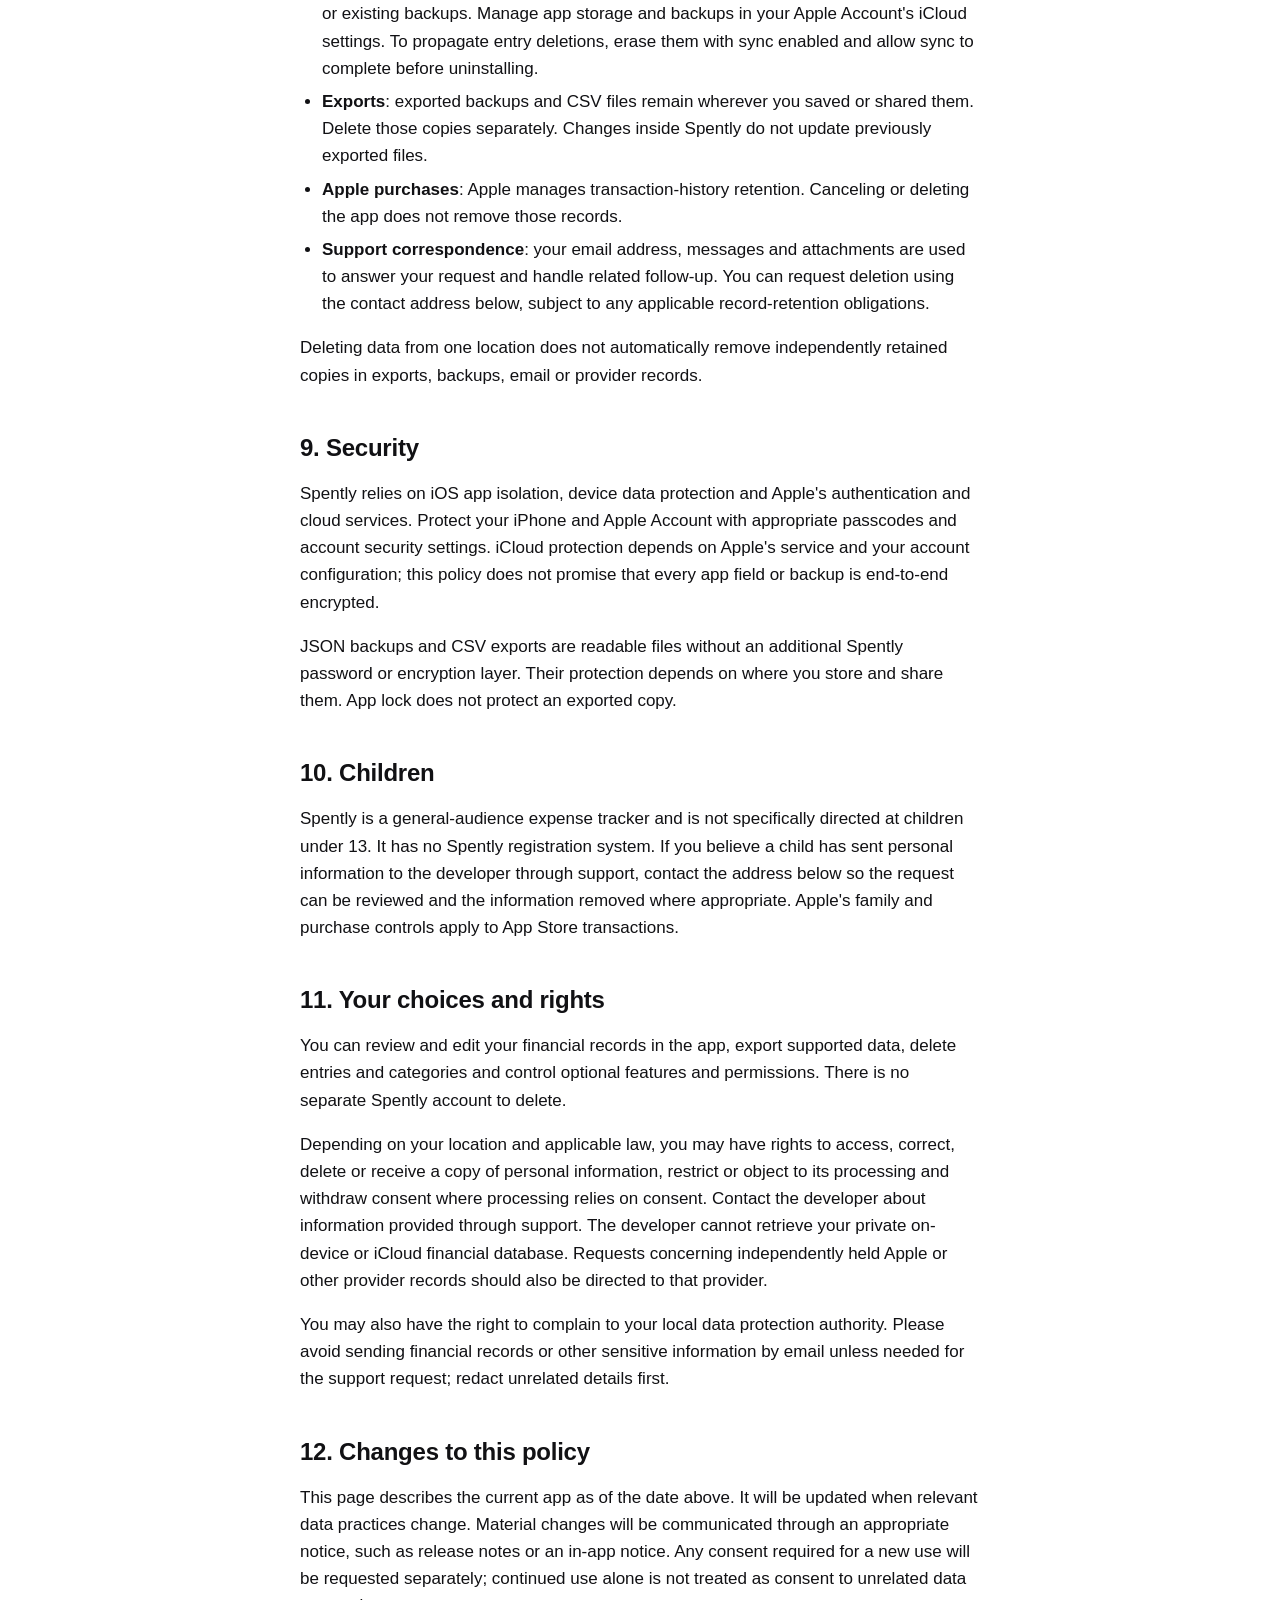
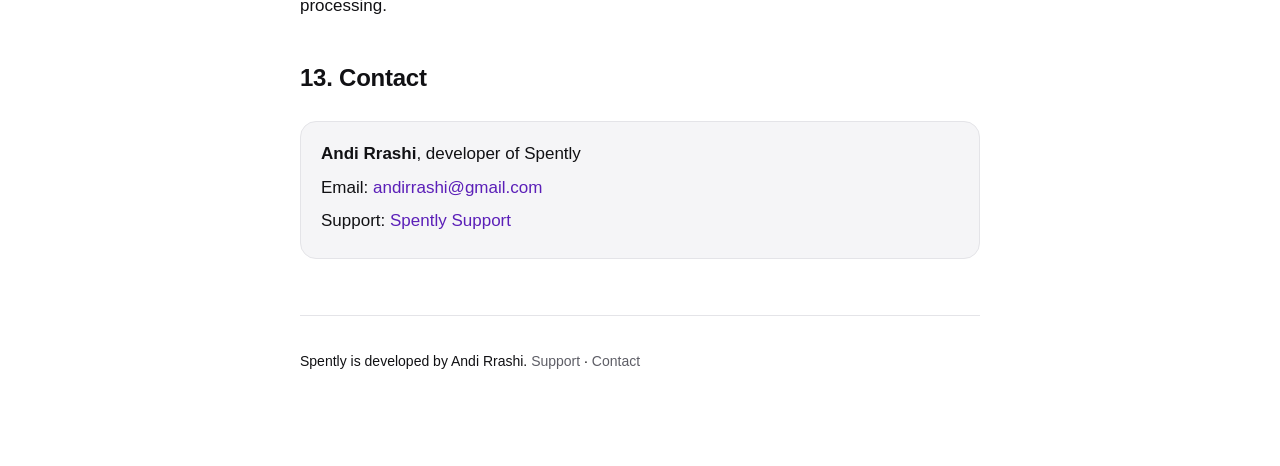
==== commit ba77d282: "Update privacy for onboarding location consent and add rounded Spently SVG logo" ====
--- a/privacy.html
+++ b/privacy.html
@@ -5,7 +5,7 @@
   <meta name="viewport" content="width=device-width, initial-scale=1">
   <title>Spently Privacy Policy</title>
   <meta name="description" content="How Spently handles financial records, optional iCloud sync, on-device AI, location lookups, App Store purchases and your privacy choices.">
-  <link rel="stylesheet" href="style.css?v=spently-logo-1">
+  <link rel="stylesheet" href="style.css?v=spently-logo-20261006">
 </head>
 <body>
 <div class="wrap">
@@ -19,7 +19,7 @@
 </header>
 
 <h1>Privacy Policy</h1>
-<p class="meta">Effective October 5, 2026 · Last updated October 5, 2026 · Applies to the current Spently 1.0 app for iPhone</p>
+<p class="meta">Effective October 5, 2026 · Last updated October 6, 2026 · Applies to the current Spently 1.0 app for iPhone</p>
 
 <div class="summary">
   <p><strong>The short version.</strong> Spently does not require a Spently account and includes no advertising, tracking or third-party analytics SDKs. Your financial records are stored on your iPhone and synced to your private iCloud database when iCloud Sync is enabled.</p>
@@ -56,7 +56,7 @@
   <li><strong>Categories and preferences</strong>: category names, emoji, ordering, currencies, exchange rates, appearance, onboarding choices and other settings. Suggestions are derived locally from your existing entries.</li>
   <li><strong>Optional location information</strong>: coordinates and a place name attached to an entry when location recording is enabled. Travel-currency preferences include the detected or accepted country, selected currency, last check time and time zone.</li>
   <li><strong>Pro access</strong>: the app reads verified purchase information from Apple to determine subscription or lifetime access, expiration and renewal status. It caches whether Pro was last active on this device.</li>
-  <li><strong>Free-use counters</strong>: the number of free questions used and receipt scans used in the current calendar month. These are stored locally to apply the free allowances, not sent to an analytics service.</li>
+  <li><strong>Free-use counters</strong>: the total number of free questions used and the number of receipt scans used in the current calendar month. These are stored locally to apply the free allowances, not sent to an analytics service.</li>
   <li><strong>Widget summaries</strong>: selected totals, recent and upcoming entries, category information and display settings used by the widgets.</li>
 </ul>
 <p>Spently does not connect to your bank or ask you to enter bank credentials. Payment information for Pro is handled by Apple. If you email support, the developer receives your email address and the contents and attachments you choose to send.</p>
@@ -87,8 +87,8 @@
 <p>Spently processes camera images or photos you select to recognize receipt text on your iPhone. The system photo picker shares the selected image without granting access to your entire photo library. Images are used during scanning and review; Spently does not keep them as permanent receipt attachments. The original photo in your Photos library is not deleted by Spently. Information you save from the receipt becomes part of your financial records.</p>
 
 <h3>Location and travel currency</h3>
-<p>Saving a location with an entry is off until you enable it. With permission, Spently obtains a location when an entry is added and can store the coordinates and a readable place name with the entry. To resolve a place name, it sends the coordinates to Apple Maps through reverse geocoding.</p>
-<p>The travel-currency feature is controlled separately in Currencies. When enabled and location permission is available, it obtains a coarse location and uses Apple Maps to identify the country. Checks are normally spaced about an hour apart, with additional checks when the time zone changes or a lookup is retried. Country/currency preferences and check metadata are saved locally. Spently does not maintain a separate route or continuous location-history record.</p>
+<p>Save Location is initially off. On the last onboarding page, Finish requests location access through iOS. If you allow access and have not already chosen a Save Location setting, Spently enables location saving; denying access leaves it off. You can change Save Location later in Settings. Replaying onboarding does not overwrite an existing Save Location choice. When enabled and permission is available, Spently obtains a location after you add an entry and can store the coordinates and a readable place name with it. Imported entries and automatically generated recurring entries are not assigned a new recording location. To resolve a place name, it sends the coordinates to Apple Maps through reverse geocoding.</p>
+<p>The travel-currency feature is controlled separately in Currencies and is enabled by default, but only runs when location permission is available. Allowing location during onboarding can therefore enable both entry-location saving and travel-currency lookups. When active, it obtains a coarse location and uses Apple Maps to identify the country. Checks are normally spaced about an hour apart, with additional checks when the time zone changes or a lookup is retried. Country/currency preferences and check metadata are saved locally. Spently does not maintain a separate route or continuous location-history record.</p>
 <p>You can turn off entry-location recording and travel-currency detection separately. To deny all app location access, use the iPhone's Settings app. Turning off a feature does not remove locations already saved with entries. An operation already in progress may finish after an in-app setting is changed.</p>
 
 <h3>Siri and Shortcuts</h3>
--- a/style.css
+++ b/style.css
@@ -46,8 +46,9 @@
 header.site .brand { display: flex; align-items: center; gap: 10px; font-weight: 700; font-size: 18px; color: var(--ink); }
 header.site .brand .mark {
   display: block; flex: 0 0 28px;
-  width: 28px; height: 28px; border-radius: 6.3px;
-  background: #111 url("brand-mark.png") center / contain no-repeat;
+  width: 28px; height: 28px; border-radius: 22.5%;
+  overflow: hidden;
+  background: #111 url("brand-mark.svg?v=20261006") center / contain no-repeat;
   box-shadow: inset 0 0 0 0.5px rgba(255, 255, 255, 0.25);
 }
 header.site nav a { margin-left: 18px; color: var(--muted); font-size: 15px; }
